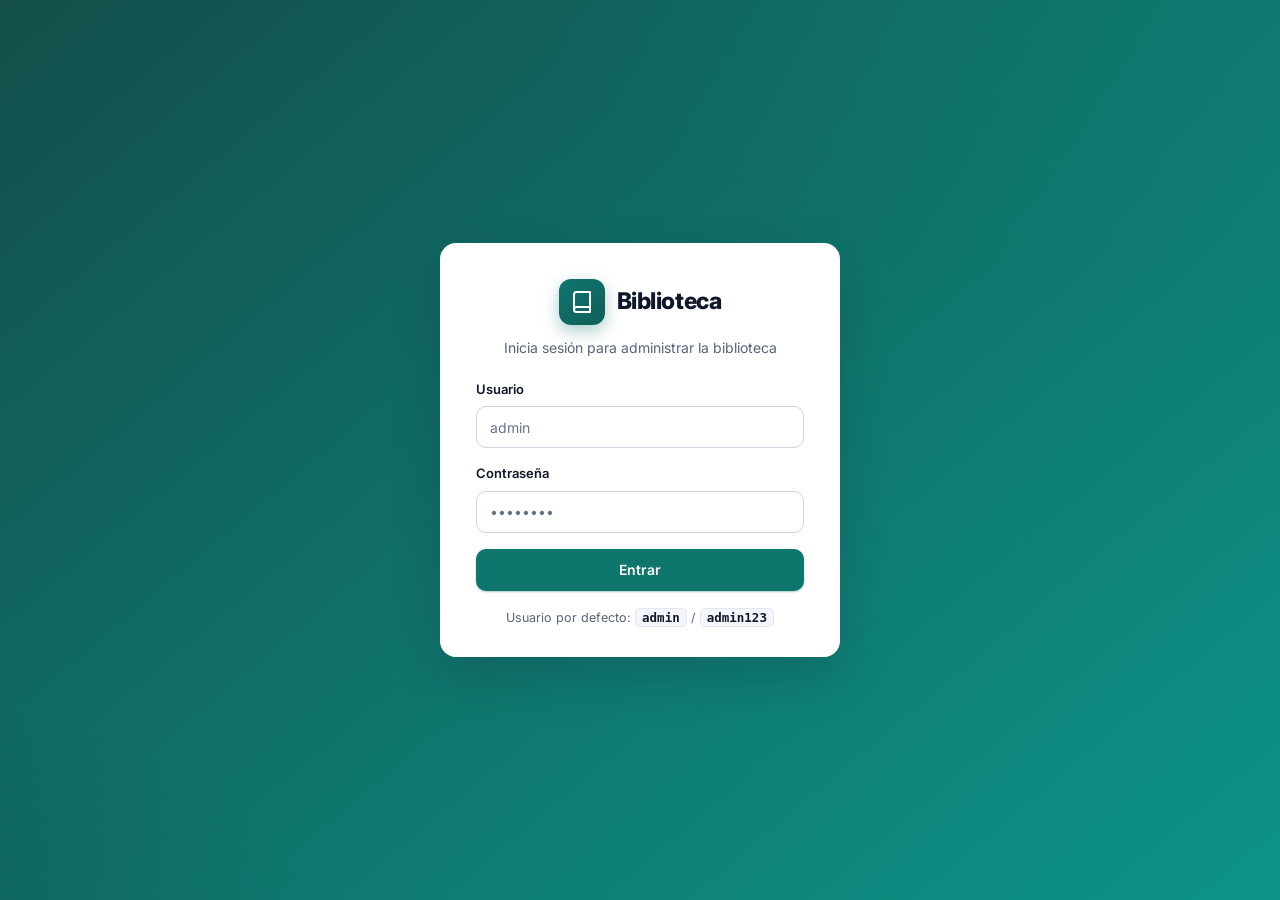
==== frontend/panel.html @ afcfcbe7 "Primer commit" ====
<!DOCTYPE html>
<html lang="es">
<head>
    <meta charset="UTF-8">
    <meta name="viewport" content="width=device-width, initial-scale=1.0">
    <title>Panel de administración - Biblioteca</title>
    <link rel="icon" href="data:image/svg+xml,%3Csvg xmlns='http://www.w3.org/2000/svg' viewBox='0 0 100 100'%3E%3Ctext y='.9em' font-size='90'%3E%F0%9F%93%9A%3C/text%3E%3C/svg%3E">
    <link rel="stylesheet" href="css/estilos.css">
</head>
<body>
    <a class="skip-link" href="#contenido">Saltar al contenido</a>
    <header class="barra-superior">
        <div class="marca">
            <div class="logo" aria-hidden="true">
                <svg width="18" height="18" viewBox="0 0 24 24" fill="none" stroke="currentColor" stroke-width="2.2" stroke-linecap="round" stroke-linejoin="round">
                    <path d="M4 19.5A2.5 2.5 0 0 1 6.5 17H20"/>
                    <path d="M6.5 2H20v20H6.5A2.5 2.5 0 0 1 4 19.5v-15A2.5 2.5 0 0 1 6.5 2z"/>
                </svg>
            </div>
            <div>
                Biblioteca
                <small>Panel de administración</small>
            </div>
        </div>

        <div class="usuario-barra">
            <div class="usuario-info">
                <div class="avatar" id="usuario-inicial" aria-hidden="true">?</div>
                <div>
                    <div class="nombre" id="usuario-nombre">...</div>
                    <span class="rol" id="usuario-rol">...</span>
                </div>
            </div>
            <button class="boton boton-secundario boton-mini" id="btn-cerrar-sesion" aria-label="Cerrar sesión">
                <svg width="15" height="15" viewBox="0 0 24 24" fill="none" stroke="currentColor" stroke-width="2" stroke-linecap="round" stroke-linejoin="round">
                    <path d="M9 21H5a2 2 0 0 1-2-2V5a2 2 0 0 1 2-2h4"/>
                    <polyline points="16 17 21 12 16 7"/>
                    <line x1="21" y1="12" x2="9" y2="12"/>
                </svg>
                <span>Cerrar sesión</span>
            </button>
        </div>
    </header>

    <div class="distribucion">
        <nav class="menu-lateral" aria-label="Secciones">
            <p class="menu-titulo">Menú</p>
            <button class="item-menu activo" data-seccion="usuarios" aria-current="true">
                <svg width="17" height="17" viewBox="0 0 24 24" fill="none" stroke="currentColor" stroke-width="2" stroke-linecap="round" stroke-linejoin="round">
                    <path d="M17 21v-2a4 4 0 0 0-4-4H5a4 4 0 0 0-4 4v2"/>
                    <circle cx="9" cy="7" r="4"/>
                    <path d="M23 21v-2a4 4 0 0 0-3-3.87"/>
                    <path d="M16 3.13a4 4 0 0 1 0 7.75"/>
                </svg>
                <span>Usuarios</span>
            </button>
            <button class="item-menu" data-seccion="libros">
                <svg width="17" height="17" viewBox="0 0 24 24" fill="none" stroke="currentColor" stroke-width="2" stroke-linecap="round" stroke-linejoin="round">
                    <path d="M2 3h6a4 4 0 0 1 4 4v14a3 3 0 0 0-3-3H2z"/>
                    <path d="M22 3h-6a4 4 0 0 0-4 4v14a3 3 0 0 1 3-3h7z"/>
                </svg>
                <span>Libros</span>
            </button>
            <button class="item-menu" data-seccion="prestamos">
                <svg width="17" height="17" viewBox="0 0 24 24" fill="none" stroke="currentColor" stroke-width="2" stroke-linecap="round" stroke-linejoin="round">
                    <polyline points="17 1 21 5 17 9"/>
                    <path d="M3 11V9a4 4 0 0 1 4-4h14"/>
                    <polyline points="7 23 3 19 7 15"/>
                    <path d="M21 13v2a4 4 0 0 1-4 4H3"/>
                </svg>
                <span>Préstamos</span>
            </button>
        </nav>

        <main class="contenido" id="contenido">
            <!-- ============ USUARIOS ============ -->
            <section id="seccion-usuarios" class="seccion activa">
                <div class="cabecera">
                    <div class="cabecera-texto">
                        <h2>Gestión de Usuarios</h2>
                        <p>Administra las cuentas de acceso al sistema.</p>
                    </div>
                    <button class="boton boton-primario" onclick="abrirModalUsuario()">
                        <svg width="16" height="16" viewBox="0 0 24 24" fill="none" stroke="currentColor" stroke-width="2.4" stroke-linecap="round" stroke-linejoin="round">
                            <line x1="12" y1="5" x2="12" y2="19"/>
                            <line x1="5" y1="12" x2="19" y2="12"/>
                        </svg>
                        <span>Nuevo usuario</span>
                    </button>
                </div>
                <div class="contenedor-tabla">
                    <table class="tabla">
                        <thead>
                            <tr>
                                <th>ID</th><th>Usuario</th><th>Nombre</th><th>Email</th>
                                <th>Rol</th><th>Estado</th><th>Acciones</th>
                            </tr>
                        </thead>
                        <tbody id="tabla-usuarios"></tbody>
                    </table>
                    <div class="aviso-vacio" id="vacio-usuarios" style="display:none">
                        <div class="vacio-icono" aria-hidden="true">
                            <svg width="26" height="26" viewBox="0 0 24 24" fill="none" stroke="currentColor" stroke-width="2" stroke-linecap="round" stroke-linejoin="round">
                                <path d="M17 21v-2a4 4 0 0 0-4-4H5a4 4 0 0 0-4 4v2"/>
                                <circle cx="9" cy="7" r="4"/>
                                <path d="M23 21v-2a4 4 0 0 0-3-3.87"/>
                                <path d="M16 3.13a4 4 0 0 1 0 7.75"/>
                            </svg>
                        </div>
                        <h4>Aún no hay usuarios</h4>
                        <p>Comienza creando el primer usuario del sistema.</p>
                        <button class="boton boton-primario boton-mini" onclick="abrirModalUsuario()">
                            <svg width="15" height="15" viewBox="0 0 24 24" fill="none" stroke="currentColor" stroke-width="2.4" stroke-linecap="round" stroke-linejoin="round">
                                <line x1="12" y1="5" x2="12" y2="19"/><line x1="5" y1="12" x2="19" y2="12"/>
                            </svg>
                            <span>Nuevo usuario</span>
                        </button>
                    </div>
                </div>
            </section>

            <!-- ============ LIBROS ============ -->
            <section id="seccion-libros" class="seccion">
                <div class="cabecera">
                    <div class="cabecera-texto">
                        <h2>Gestión de Libros</h2>
                        <p>Registra y controla el catálogo de la biblioteca.</p>
                    </div>
                    <button class="boton boton-primario" onclick="abrirModalLibro()">
                        <svg width="16" height="16" viewBox="0 0 24 24" fill="none" stroke="currentColor" stroke-width="2.4" stroke-linecap="round" stroke-linejoin="round">
                            <line x1="12" y1="5" x2="12" y2="19"/>
                            <line x1="5" y1="12" x2="19" y2="12"/>
                        </svg>
                        <span>Nuevo libro</span>
                    </button>
                </div>
                <div class="contenedor-tabla">
                    <table class="tabla">
                        <thead>
                            <tr>
                                <th>ID</th><th>Título</th><th>Autor</th><th>ISBN</th>
                                <th>Categoría</th><th>Año</th><th>Cantidad</th><th>Disponibles</th><th>Acciones</th>
                            </tr>
                        </thead>
                        <tbody id="tabla-libros"></tbody>
                    </table>
                    <div class="aviso-vacio" id="vacio-libros" style="display:none">
                        <div class="vacio-icono" aria-hidden="true">
                            <svg width="26" height="26" viewBox="0 0 24 24" fill="none" stroke="currentColor" stroke-width="2" stroke-linecap="round" stroke-linejoin="round">
                                <path d="M2 3h6a4 4 0 0 1 4 4v14a3 3 0 0 0-3-3H2z"/>
                                <path d="M22 3h-6a4 4 0 0 0-4 4v14a3 3 0 0 1 3-3h7z"/>
                            </svg>
                        </div>
                        <h4>Aún no hay libros</h4>
                        <p>El catálogo está vacío. Agrega el primer libro disponible.</p>
                        <button class="boton boton-primario boton-mini" onclick="abrirModalLibro()">
                            <svg width="15" height="15" viewBox="0 0 24 24" fill="none" stroke="currentColor" stroke-width="2.4" stroke-linecap="round" stroke-linejoin="round">
                                <line x1="12" y1="5" x2="12" y2="19"/><line x1="5" y1="12" x2="19" y2="12"/>
                            </svg>
                            <span>Nuevo libro</span>
                        </button>
                    </div>
                </div>
            </section>

            <!-- ============ PRÉSTAMOS ============ -->
            <section id="seccion-prestamos" class="seccion">
                <div class="cabecera">
                    <div class="cabecera-texto">
                        <h2>Gestión de Préstamos</h2>
                        <p>Administra los préstamos y devoluciones.</p>
                    </div>
                    <button class="boton boton-primario" onclick="abrirModalPrestamo()">
                        <svg width="16" height="16" viewBox="0 0 24 24" fill="none" stroke="currentColor" stroke-width="2.4" stroke-linecap="round" stroke-linejoin="round">
                            <line x1="12" y1="5" x2="12" y2="19"/>
                            <line x1="5" y1="12" x2="19" y2="12"/>
                        </svg>
                        <span>Nuevo préstamo</span>
                    </button>
                </div>
                <div class="contenedor-tabla">
                    <table class="tabla">
                        <thead>
                            <tr>
                                <th>ID</th><th>Usuario</th><th>Libro</th><th>Préstamo</th>
                                <th>Límite</th><th>Devolución</th><th>Estado</th><th>Acciones</th>
                            </tr>
                        </thead>
                        <tbody id="tabla-prestamos"></tbody>
                    </table>
                    <div class="aviso-vacio" id="vacio-prestamos" style="display:none">
                        <div class="vacio-icono" aria-hidden="true">
                            <svg width="26" height="26" viewBox="0 0 24 24" fill="none" stroke="currentColor" stroke-width="2" stroke-linecap="round" stroke-linejoin="round">
                                <polyline points="17 1 21 5 17 9"/>
                                <path d="M3 11V9a4 4 0 0 1 4-4h14"/>
                                <polyline points="7 23 3 19 7 15"/>
                                <path d="M21 13v2a4 4 0 0 1-4 4H3"/>
                            </svg>
                        </div>
                        <h4>Aún no hay préstamos</h4>
                        <p>Registra el primer préstamo de un libro a un usuario.</p>
                        <button class="boton boton-primario boton-mini" onclick="abrirModalPrestamo()">
                            <svg width="15" height="15" viewBox="0 0 24 24" fill="none" stroke="currentColor" stroke-width="2.4" stroke-linecap="round" stroke-linejoin="round">
                                <line x1="12" y1="5" x2="12" y2="19"/><line x1="5" y1="12" x2="19" y2="12"/>
                            </svg>
                            <span>Nuevo préstamo</span>
                        </button>
                    </div>
                </div>
            </section>
        </main>
    </div>

    <!-- ============ MODAL USUARIO ============ -->
    <div class="modal" id="modal-usuario" role="dialog" aria-modal="true" aria-labelledby="titulo-modal-usuario">
        <div class="modal-caja">
            <div class="modal-cabecera">
                <div class="modal-titulo">
                    <span class="icono" aria-hidden="true">
                        <svg width="17" height="17" viewBox="0 0 24 24" fill="none" stroke="currentColor" stroke-width="2" stroke-linecap="round" stroke-linejoin="round">
                            <path d="M17 21v-2a4 4 0 0 0-4-4H5a4 4 0 0 0-4 4v2"/>
                            <circle cx="9" cy="7" r="4"/>
                            <path d="M23 21v-2a4 4 0 0 0-3-3.87"/>
                            <path d="M16 3.13a4 4 0 0 1 0 7.75"/>
                        </svg>
                    </span>
                    <h3 id="titulo-modal-usuario">Nuevo usuario</h3>
                </div>
                <button class="cerrar-modal" type="button" aria-label="Cerrar" onclick="cerrarModal('modal-usuario')">
                    <svg width="16" height="16" viewBox="0 0 24 24" fill="none" stroke="currentColor" stroke-width="2.4" stroke-linecap="round" stroke-linejoin="round">
                        <line x1="18" y1="6" x2="6" y2="18"/>
                        <line x1="6" y1="6" x2="18" y2="18"/>
                    </svg>
                </button>
            </div>
            <form id="form-usuario">
                <div class="modal-cuerpo">
                    <input type="hidden" id="usuario-id">
                    <div class="fila-campos">
                        <div class="campo">
                            <label for="usuario-username">Usuario *</label>
                            <input type="text" id="usuario-username" required autocomplete="off">
                        </div>
                        <div class="campo">
                            <label for="usuario-password">Contraseña</label>
                            <input type="password" id="usuario-password" placeholder="••••••••" autocomplete="new-password">
                        </div>
                        <div class="campo">
                            <label for="usuario-nombre">Nombre *</label>
                            <input type="text" id="usuario-nombre" required autocomplete="off">
                        </div>
                        <div class="campo">
                            <label for="usuario-apellido">Apellido</label>
                            <input type="text" id="usuario-apellido" autocomplete="off">
                        </div>
                        <div class="campo">
                            <label for="usuario-email">Email *</label>
                            <input type="email" id="usuario-email" required autocomplete="off">
                        </div>
                        <div class="campo">
                            <label for="usuario-rol">Rol</label>
                            <select id="usuario-rol">
                                <option value="USUARIO">USUARIO</option>
                                <option value="ADMIN">ADMIN</option>
                            </select>
                        </div>
                    </div>
                    <div class="campo">
                        <label for="usuario-activo">Estado</label>
                        <select id="usuario-activo">
                            <option value="true">Activo</option>
                            <option value="false">Inactivo</option>
                        </select>
                    </div>
                    <p class="nota" id="nota-usuario-password"></p>
                </div>
                <div class="modal-pie">
                    <button type="button" class="boton boton-secundario" onclick="cerrarModal('modal-usuario')">Cancelar</button>
                    <button type="submit" class="boton boton-primario">Guardar</button>
                </div>
            </form>
        </div>
    </div>

    <!-- ============ MODAL LIBRO ============ -->
    <div class="modal" id="modal-libro" role="dialog" aria-modal="true" aria-labelledby="titulo-modal-libro">
        <div class="modal-caja">
            <div class="modal-cabecera">
                <div class="modal-titulo">
                    <span class="icono" aria-hidden="true">
                        <svg width="17" height="17" viewBox="0 0 24 24" fill="none" stroke="currentColor" stroke-width="2" stroke-linecap="round" stroke-linejoin="round">
                            <path d="M2 3h6a4 4 0 0 1 4 4v14a3 3 0 0 0-3-3H2z"/>
                            <path d="M22 3h-6a4 4 0 0 0-4 4v14a3 3 0 0 1 3-3h7z"/>
                        </svg>
                    </span>
                    <h3 id="titulo-modal-libro">Nuevo libro</h3>
                </div>
                <button class="cerrar-modal" type="button" aria-label="Cerrar" onclick="cerrarModal('modal-libro')">
                    <svg width="16" height="16" viewBox="0 0 24 24" fill="none" stroke="currentColor" stroke-width="2.4" stroke-linecap="round" stroke-linejoin="round">
                        <line x1="18" y1="6" x2="6" y2="18"/>
                        <line x1="6" y1="6" x2="18" y2="18"/>
                    </svg>
                </button>
            </div>
            <form id="form-libro">
                <div class="modal-cuerpo">
                    <input type="hidden" id="libro-id">
                    <div class="fila-campos">
                        <div class="campo">
                            <label for="libro-titulo">Título *</label>
                            <input type="text" id="libro-titulo" required autocomplete="off">
                        </div>
                        <div class="campo">
                            <label for="libro-autor">Autor *</label>
                            <input type="text" id="libro-autor" required autocomplete="off">
                        </div>
                        <div class="campo">
                            <label for="libro-isbn">ISBN</label>
                            <input type="text" id="libro-isbn" autocomplete="off">
                        </div>
                        <div class="campo">
                            <label for="libro-categoria">Categoría</label>
                            <input type="text" id="libro-categoria" autocomplete="off">
                        </div>
                        <div class="campo">
                            <label for="libro-anio">Año de publicación</label>
                            <input type="number" id="libro-anio" min="0" max="2100">
                        </div>
                        <div class="campo">
                            <label for="libro-cantidad">Cantidad *</label>
                            <input type="number" id="libro-cantidad" min="1" value="1" required>
                        </div>
                    </div>
                    <p class="nota">Al cambiar la cantidad, los ejemplares disponibles se ajustan automáticamente.</p>
                </div>
                <div class="modal-pie">
                    <button type="button" class="boton boton-secundario" onclick="cerrarModal('modal-libro')">Cancelar</button>
                    <button type="submit" class="boton boton-primario">Guardar</button>
                </div>
            </form>
        </div>
    </div>

    <!-- ============ MODAL PRÉSTAMO ============ -->
    <div class="modal" id="modal-prestamo" role="dialog" aria-modal="true" aria-labelledby="titulo-modal-prestamo">
        <div class="modal-caja">
            <div class="modal-cabecera">
                <div class="modal-titulo">
                    <span class="icono" aria-hidden="true">
                        <svg width="17" height="17" viewBox="0 0 24 24" fill="none" stroke="currentColor" stroke-width="2" stroke-linecap="round" stroke-linejoin="round">
                            <polyline points="17 1 21 5 17 9"/>
                            <path d="M3 11V9a4 4 0 0 1 4-4h14"/>
                            <polyline points="7 23 3 19 7 15"/>
                            <path d="M21 13v2a4 4 0 0 1-4 4H3"/>
                        </svg>
                    </span>
                    <h3 id="titulo-modal-prestamo">Nuevo préstamo</h3>
                </div>
                <button class="cerrar-modal" type="button" aria-label="Cerrar" onclick="cerrarModal('modal-prestamo')">
                    <svg width="16" height="16" viewBox="0 0 24 24" fill="none" stroke="currentColor" stroke-width="2.4" stroke-linecap="round" stroke-linejoin="round">
                        <line x1="18" y1="6" x2="6" y2="18"/>
                        <line x1="6" y1="6" x2="18" y2="18"/>
                    </svg>
                </button>
            </div>
            <form id="form-prestamo">
                <div class="modal-cuerpo">
                    <input type="hidden" id="prestamo-id">
                    <div class="campo">
                        <label for="prestamo-usuario">Usuario *</label>
                        <select id="prestamo-usuario" required></select>
                    </div>
                    <div class="campo">
                        <label for="prestamo-libro">Libro *</label>
                        <select id="prestamo-libro" required></select>
                    </div>
                    <div class="fila-campos">
                        <div class="campo">
                            <label for="prestamo-fecha">Fecha de préstamo</label>
                            <input type="date" id="prestamo-fecha">
                        </div>
                        <div class="campo">
                            <label for="prestamo-limite">Fecha límite *</label>
                            <input type="date" id="prestamo-limite" required>
                        </div>
                    </div>
                    <div class="campo" id="campo-estado">
                        <label for="prestamo-estado">Estado</label>
                        <select id="prestamo-estado">
                            <option value="PENDIENTE">PENDIENTE</option>
                            <option value="DEVUELTO">DEVUELTO</option>
                        </select>
                    </div>
                </div>
                <div class="modal-pie">
                    <button type="button" class="boton boton-secundario" onclick="cerrarModal('modal-prestamo')">Cancelar</button>
                    <button type="submit" class="boton boton-primario">Guardar</button>
                </div>
            </form>
        </div>
    </div>

    <div class="toast-cont" id="toast-cont"></div>

    <script src="config.js"></script>
    <script src="js/api.js"></script>
    <script src="js/panel.js"></script>
    <script src="js/usuarios.js"></script>
    <script src="js/libros.js"></script>
    <script src="js/prestamos.js"></script>
</body>
</html>
---- frontend/css/estilos.css ----
/* ==========================================================================
   Gestion de Biblioteca - Design System
   HTML + CSS + JS puro. Sin frameworks.
   ========================================================================== */

@import url('https://fonts.googleapis.com/css2?family=Inter:wght@400;500;600;700;800&display=swap');

:root {
  /* Paleta */
  --fondo: #f4f6fb;
  --superficie: #ffffff;
  --primario: #0f766e;
  --primario-hover: #0d9488;
  --primario-oscuro: #115e59;
  --primario-suave: #f0fdfa;
  --texto: #0f172a;
  --texto-suave: #55637a;
  --texto-tenue: #8b98ad;
  --borde: #e3e8f0;
  --borde-fuerte: #ccd4e1;

  --rojo: #dc2626;
  --rojo-oscuro: #b91c1c;
  --rojo-suave: #fef2f2;
  --verde: #15803d;
  --verde-suave: #f0fdf4;
  --verde-borde: #bbf7d0;
  --ambar: #b45309;
  --ambar-suave: #fffbeb;
  --ambar-borde: #fde68a;
  --indigo: #4f46e5;
  --indigo-suave: #eef2ff;

  /* Radios */
  --radio-sm: 8px;
  --radio: 12px;
  --radio-lg: 16px;

  /* Sombras */
  --sombra-1: 0 1px 2px rgba(15, 23, 42, 0.06);
  --sombra-2: 0 4px 16px rgba(15, 23, 42, 0.08);
  --sombra-3: 0 20px 50px rgba(15, 23, 42, 0.18);

  /* Focus ring accesible */
  --foco: 0 0 0 3px rgba(15, 118, 110, 0.28);

  /* Tipografia */
  --fuente: 'Inter', 'Segoe UI', system-ui, -apple-system, sans-serif;
}

* {
  margin: 0;
  padding: 0;
  box-sizing: border-box;
}

html {
  -webkit-text-size-adjust: 100%;
}

body {
  font-family: var(--fuente);
  background: var(--fondo);
  color: var(--texto);
  font-size: 15px;
  line-height: 1.5;
  min-height: 100vh;
}

body.sin-scroll {
  overflow: hidden;
}

img,
svg {
  display: inline-block;
  vertical-align: middle;
}

h1, h2, h3, h4 {
  line-height: 1.25;
  font-weight: 700;
  color: var(--texto);
}

/* ==========================================================================
   Focus visible consistente y accesible
   ========================================================================== */
:focus {
  outline: none;
}

:focus-visible {
  outline: none;
  box-shadow: var(--foco);
  border-radius: var(--radio-sm);
}

/* ==========================================================================
   Botones
   ========================================================================== */
.boton {
  display: inline-flex;
  align-items: center;
  justify-content: center;
  gap: 8px;
  border: 1px solid transparent;
  padding: 0 18px;
  height: 42px;
  border-radius: 10px;
  font-family: var(--fuente);
  font-size: 14px;
  font-weight: 600;
  cursor: pointer;
  white-space: nowrap;
  transition: background-color 0.15s ease, border-color 0.15s ease,
    color 0.15s ease, box-shadow 0.15s ease, transform 0.1s ease;
}

.boton svg {
  flex: 0 0 auto;
}

.boton:hover {
  transform: translateY(-1px);
}

.boton:active {
  transform: translateY(0);
}

.boton:disabled {
  opacity: 0.55;
  cursor: not-allowed;
  transform: none;
  box-shadow: none;
}

.boton-primario {
  background: var(--primario);
  color: #fff;
  box-shadow: 0 1px 2px rgba(15, 118, 110, 0.4);
}

.boton-primario:hover:not(:disabled) {
  background: var(--primario-hover);
}

.boton-primario:active:not(:disabled) {
  background: var(--primario-oscuro);
}

.boton-secundario {
  background: var(--superficie);
  color: var(--texto);
  border-color: var(--borde-fuerte);
}

.boton-secundario:hover:not(:disabled) {
  background: var(--fondo);
}

.boton-peligro {
  background: var(--rojo);
  color: #fff;
}

.boton-peligro:hover:not(:disabled) {
  background: var(--rojo-oscuro);
}

.boton-ghost {
  background: transparent;
  color: var(--texto-suave);
}

.boton-ghost:hover:not(:disabled) {
  background: var(--fondo);
  color: var(--texto);
}

.boton-mini {
  min-height: 40px;
  padding: 0 12px;
  font-size: 13px;
  border-radius: 8px;
}

.boton-ancho {
  width: 100%;
}

/* Spinner dentro de botones */
.cargando .icono-spin,
.boton .icono-spin {
  animation: girar 0.8s linear infinite;
}

@keyframes girar {
  to {
    transform: rotate(360deg);
  }
}

/* ==========================================================================
   LOGIN
   ========================================================================== */
.login-fondo {
  position: relative;
  display: flex;
  align-items: center;
  justify-content: center;
  min-height: 100vh;
  padding: 24px;
  background:
    radial-gradient(1000px 600px at 85% -10%, rgba(13, 148, 136, 0.18), transparent 60%),
    radial-gradient(800px 500px at -10% 110%, rgba(15, 23, 42, 0.16), transparent 60%),
    linear-gradient(140deg, #134e4a 0%, #0f766e 55%, #0d9488 100%);
}

.login-tarjeta {
  width: 100%;
  max-width: 400px;
  background: var(--superficie);
  border-radius: var(--radio-lg);
  padding: 36px 36px 30px;
  box-shadow: var(--sombra-3);
  position: relative;
}

.login-marca {
  display: flex;
  align-items: center;
  justify-content: center;
  gap: 12px;
  margin-bottom: 22px;
}

.login-logo {
  width: 46px;
  height: 46px;
  border-radius: 12px;
  background: linear-gradient(140deg, var(--primario), var(--primario-oscuro));
  display: flex;
  align-items: center;
  justify-content: center;
  color: #fff;
  box-shadow: 0 6px 16px rgba(15, 118, 110, 0.35);
}

.login-titulo {
  font-size: 23px;
  font-weight: 800;
  letter-spacing: -0.02em;
}

.login-subtitulo {
  text-align: center;
  color: var(--texto-suave);
  font-size: 14px;
  margin-top: -10px;
  margin-bottom: 22px;
}

/* Alerta de error */
.alerta {
  display: flex;
  align-items: flex-start;
  gap: 10px;
  background: var(--rojo-suave);
  border: 1px solid #fecaca;
  color: var(--rojo-oscuro);
  font-size: 13.5px;
  font-weight: 500;
  border-radius: var(--radio-sm);
  padding: 11px 13px;
  margin-bottom: 16px;
}

.alerta svg {
  flex: 0 0 auto;
  margin-top: 1px;
}

.alerta:empty {
  display: none;
}

.nota-creditos {
  margin-top: 18px;
  font-size: 12.5px;
  color: var(--texto-suave);
  text-align: center;
}

.nota-creditos code {
  background: var(--fondo);
  border: 1px solid var(--borde);
  border-radius: 5px;
  padding: 1px 6px;
  font-weight: 600;
  color: var(--texto);
}

/* ==========================================================================
   Campos de formulario
   ========================================================================== */
.campo {
  margin-bottom: 16px;
}

.campo label {
  display: flex;
  align-items: center;
  gap: 6px;
  font-size: 13px;
  font-weight: 600;
  color: var(--texto);
  margin-bottom: 7px;
}

.campo input,
.campo select,
.campo textarea {
  width: 100%;
  height: 42px;
  padding: 0 13px;
  border: 1px solid var(--borde-fuerte);
  border-radius: 10px;
  background: var(--superficie);
  font-family: var(--fuente);
  font-size: 14px;
  color: var(--texto);
  transition: border-color 0.15s ease, box-shadow 0.15s ease, background-color 0.15s ease;
}

.campo select {
  appearance: none;
  background-image: url("data:image/svg+xml;charset=UTF-8,%3Csvg xmlns='http://www.w3.org/2000/svg' width='16' height='16' viewBox='0 0 24 24' fill='none' stroke='%2355637a' stroke-width='2.4' stroke-linecap='round' stroke-linejoin='round'%3E%3Cpolyline points='6 9 12 15 18 9'/%3E%3C/svg%3E");
  background-repeat: no-repeat;
  background-position: right 12px center;
  padding-right: 38px;
}

.campo input::placeholder {
  color: #64748b;
}

.campo input:hover:not(:disabled),
.campo select:hover:not(:disabled) {
  border-color: #a6b1c4;
}

.campo input:focus,
.campo select:focus {
  border-color: var(--primario);
  box-shadow: var(--foco);
}

.campo input:disabled,
.campo select:disabled {
  background: var(--fondo);
  color: var(--texto-suave);
  cursor: not-allowed;
}

.campo.entrada-error input,
.campo.entrada-error select {
  border-color: var(--rojo);
}

.campo.entrada-error input:focus,
.campo.entrada-error select:focus {
  box-shadow: 0 0 0 3px rgba(220, 38, 38, 0.18);
}

.ayuda {
  font-size: 12.5px;
  color: var(--texto-suave);
  margin-top: 6px;
}

.nota {
  font-size: 12.5px;
  color: var(--texto-suave);
  background: var(--fondo);
  border: 1px dashed var(--borde-fuerte);
  border-radius: var(--radio-sm);
  padding: 9px 12px;
  margin-bottom: 4px;
}

.mensaje-error {
  color: var(--rojo);
  font-size: 13px;
  margin-top: 4px;
  min-height: 18px;
  text-align: center;
}

/* ==========================================================================
   PANEL - Estructura
   ========================================================================== */
.barra-superior {
  position: sticky;
  top: 0;
  z-index: 40;
  display: flex;
  align-items: center;
  justify-content: space-between;
  height: 64px;
  padding: 0 24px;
  background: rgba(255, 255, 255, 0.92);
  backdrop-filter: blur(8px);
  border-bottom: 1px solid var(--borde);
}

.marca {
  display: flex;
  align-items: center;
  gap: 11px;
  font-size: 17px;
  font-weight: 800;
  letter-spacing: -0.02em;
  color: var(--texto);
}

.marca .logo {
  width: 34px;
  height: 34px;
  border-radius: 9px;
  background: linear-gradient(140deg, var(--primario), var(--primario-oscuro));
  display: flex;
  align-items: center;
  justify-content: center;
  color: #fff;
  box-shadow: 0 4px 10px rgba(15, 118, 110, 0.3);
}

.marca .logo span {
  font-size: 16px;
  font-weight: 800;
}

.marca small {
  display: block;
  font-size: 11.5px;
  font-weight: 500;
  color: var(--texto-suave);
  letter-spacing: 0;
  margin-top: 1px;
}

.usuario-barra {
  display: flex;
  align-items: center;
  gap: 14px;
}

.usuario-info {
  display: flex;
  align-items: center;
  gap: 10px;
}

.usuario-info .avatar {
  width: 34px;
  height: 34px;
  border-radius: 50%;
  background: var(--primario-suave);
  border: 1px solid var(--verde-borde);
  color: var(--primario-oscuro);
  display: flex;
  align-items: center;
  justify-content: center;
  font-weight: 700;
  font-size: 14px;
}

.usuario-info .nombre {
  font-size: 14px;
  font-weight: 600;
  line-height: 1.15;
}

.usuario-info .rol {
  display: inline-block;
  font-size: 10.5px;
  font-weight: 700;
  text-transform: uppercase;
  letter-spacing: 0.4px;
  color: var(--primario-oscuro);
  background: var(--primario-suave);
  border: 1px solid var(--verde-borde);
  padding: 2px 8px;
  border-radius: 20px;
}

.distribucion {
  display: flex;
  min-height: calc(100vh - 64px);
}

/* ==========================================================================
   Menu lateral
   ========================================================================== */
.menu-lateral {
  width: 236px;
  flex: 0 0 236px;
  background: var(--superficie);
  border-right: 1px solid var(--borde);
  padding: 20px 14px;
  display: flex;
  flex-direction: column;
  gap: 4px;
}

.menu-titulo {
  font-size: 11px;
  font-weight: 700;
  text-transform: uppercase;
  letter-spacing: 0.7px;
  color: var(--texto-tenue);
  padding: 0 12px;
  margin-bottom: 8px;
}

.item-menu {
  display: flex;
  align-items: center;
  gap: 12px;
  width: 100%;
  text-align: left;
  padding: 11px 12px;
  border: none;
  background: transparent;
  border-radius: 10px;
  font-family: var(--fuente);
  font-size: 14px;
  font-weight: 600;
  color: var(--texto-suave);
  cursor: pointer;
  position: relative;
  transition: background-color 0.15s ease, color 0.15s ease;
}

.item-menu svg {
  flex: 0 0 auto;
  color: var(--texto-tenue);
  transition: color 0.15s ease;
}

.item-menu:hover {
  background: var(--fondo);
  color: var(--texto);
}

.item-menu:hover svg {
  color: var(--primario);
}

.item-menu.activo {
  background: var(--primario-suave);
  color: var(--primario-oscuro);
}

.item-menu.activo svg {
  color: var(--primario);
}

.item-menu.activo::before {
  content: '';
  position: absolute;
  left: -14px;
  top: 50%;
  transform: translateY(-50%);
  width: 4px;
  height: 26px;
  border-radius: 0 4px 4px 0;
  background: var(--primario);
}

/* ==========================================================================
   Contenido y secciones
   ========================================================================== */
.contenido {
  flex: 1;
  min-width: 0;
  padding: 26px 28px 40px;
}

.seccion {
  display: none;
  flex-direction: column;
  gap: 20px;
  animation: aparicion-seccion 0.25s ease;
}

.seccion.activa {
  display: flex;
}

@keyframes aparicion-seccion {
  from {
    opacity: 0;
    transform: translateY(6px);
  }
  to {
    opacity: 1;
    transform: translateY(0);
  }
}

.cabecera {
  display: flex;
  align-items: flex-end;
  justify-content: space-between;
  gap: 14px;
  flex-wrap: wrap;
}

.cabecera-texto h2 {
  font-size: 21px;
  letter-spacing: -0.02em;
}

.cabecera-texto p {
  font-size: 13.5px;
  color: var(--texto-suave);
  margin-top: 3px;
}

/* ==========================================================================
   Tablas
   ========================================================================== */
.contenedor-tabla {
  background: var(--superficie);
  border: 1px solid var(--borde);
  border-radius: var(--radio);
  box-shadow: var(--sombra-1);
  overflow: auto;
  max-height: calc(100vh - 240px);
}

.tabla {
  width: 100%;
  border-collapse: collapse;
  font-size: 14px;
}

.tabla thead th {
  position: sticky;
  top: 0;
  z-index: 2;
  background: #f8fafc;
  text-align: left;
  padding: 13px 16px;
  font-size: 11.5px;
  font-weight: 700;
  text-transform: uppercase;
  letter-spacing: 0.55px;
  color: var(--texto-suave);
  border-bottom: 1px solid var(--borde);
  white-space: nowrap;
}

.tabla td {
  padding: 12px 16px;
  border-bottom: 1px solid var(--fondo);
  color: var(--texto);
  vertical-align: middle;
}

.tabla tbody tr {
  transition: background-color 0.12s ease;
}

.tabla tbody tr:nth-child(even) {
  background: #fbfcfe;
}

.tabla tbody tr:hover {
  background: #f1f7f6;
}

.tabla tbody tr:last-child td {
  border-bottom: none;
}

.tabla .titulo-celda {
  font-weight: 600;
}

.tabla .secundario {
  color: var(--texto-suave);
  font-size: 13px;
}

.acciones {
  display: flex;
  gap: 7px;
  align-items: center;
  white-space: nowrap;
}

/* Fila de carga */
.cargando-row td {
  text-align: center;
  padding: 40px 16px;
  color: var(--texto-suave);
}

.cargando-fila {
  display: inline-flex;
  align-items: center;
  gap: 10px;
  font-size: 13.5px;
}

.spinner {
  width: 22px;
  height: 22px;
  border: 3px solid var(--borde);
  border-top-color: var(--primario);
  border-radius: 50%;
  animation: girar 0.7s linear infinite;
}

/* ==========================================================================
   Insignias (badges)
   ========================================================================== */
.insignia {
  display: inline-flex;
  align-items: center;
  gap: 6px;
  padding: 3px 10px;
  border-radius: 20px;
  font-size: 11.5px;
  font-weight: 700;
  letter-spacing: 0.2px;
  white-space: nowrap;
}

.insignia::before {
  content: '';
  width: 6px;
  height: 6px;
  border-radius: 50%;
  background: currentColor;
}

.insignia-verde {
  background: var(--verde-suave);
  color: var(--verde);
  border: 1px solid var(--verde-borde);
}

.insignia-roja {
  background: var(--rojo-suave);
  color: var(--rojo-oscuro);
  border: 1px solid #fecaca;
}

.insignia-ambar {
  background: var(--ambar-suave);
  color: var(--ambar);
  border: 1px solid var(--ambar-borde);
}

.insignia-gris {
  background: #eef1f6;
  color: var(--texto-suave);
  border: 1px solid var(--borde);
}

.insignia-indigo {
  background: var(--indigo-suave);
  color: var(--indigo);
  border: 1px solid #c7d2fe;
}

/* ==========================================================================
   Estados VACIO
   ========================================================================== */
.aviso-vacio {
  display: none;
  padding: 52px 24px;
  text-align: center;
}

.aviso-vacio .vacio-icono {
  width: 60px;
  height: 60px;
  margin: 0 auto 16px;
  border-radius: 50%;
  background: var(--fondo);
  display: flex;
  align-items: center;
  justify-content: center;
  color: var(--texto-tenue);
}

.aviso-vacio h4 {
  font-size: 16px;
  margin-bottom: 6px;
}

.aviso-vacio p {
  font-size: 13.5px;
  color: var(--texto-suave);
  max-width: 340px;
  margin: 0 auto 18px;
}

/* ==========================================================================
   MODALES
   ========================================================================== */
.modal {
  display: none;
  position: fixed;
  inset: 0;
  z-index: 100;
  align-items: center;
  justify-content: center;
  padding: 20px;
  background: rgba(15, 23, 42, 0.55);
  backdrop-filter: blur(3px);
}

.modal.abierto {
  display: flex;
}

.modal-caja {
  background: var(--superficie);
  border-radius: 14px;
  width: 100%;
  max-width: 500px;
  max-height: calc(100vh - 40px);
  display: flex;
  flex-direction: column;
  box-shadow: var(--sombra-3);
  animation: aparicion-modal 0.22s cubic-bezier(0.2, 0.9, 0.3, 1.1);
}

@keyframes aparicion-modal {
  from {
    opacity: 0;
    transform: translateY(12px) scale(0.98);
  }
  to {
    opacity: 1;
    transform: translateY(0) scale(1);
  }
}

.modal-cabecera {
  display: flex;
  align-items: center;
  justify-content: space-between;
  gap: 12px;
  padding: 18px 22px;
  border-bottom: 1px solid var(--borde);
}

.modal-titulo {
  display: flex;
  align-items: center;
  gap: 11px;
}

.modal-titulo .icono {
  width: 34px;
  height: 34px;
  border-radius: 9px;
  background: var(--primario-suave);
  color: var(--primario);
  display: flex;
  align-items: center;
  justify-content: center;
}

.modal-cabecera h3 {
  font-size: 16.5px;
}

.modal-cuerpo {
  padding: 22px;
  overflow-y: auto;
}

.modal-pie {
  padding: 14px 22px 20px;
  display: flex;
  justify-content: flex-end;
  gap: 10px;
}

.cerrar-modal {
  width: 34px;
  height: 34px;
  display: flex;
  align-items: center;
  justify-content: center;
  border: none;
  background: transparent;
  border-radius: 8px;
  color: var(--texto-suave);
  cursor: pointer;
  transition: background-color 0.15s ease, color 0.15s ease;
}

.cerrar-modal:hover {
  background: var(--fondo);
  color: var(--texto);
}

.fila-campos {
  display: grid;
  grid-template-columns: 1fr 1fr;
  gap: 14px;
}

/* ==========================================================================
   TOASTS
   ========================================================================== */
.toast-cont {
  position: fixed;
  bottom: 22px;
  right: 22px;
  z-index: 300;
  display: flex;
  flex-direction: column;
  gap: 10px;
  max-width: min(360px, calc(100vw - 32px));
}

.toast {
  display: flex;
  align-items: flex-start;
  gap: 11px;
  padding: 13px 15px;
  border-radius: 11px;
  color: #fff;
  font-size: 13.5px;
  font-weight: 500;
  line-height: 1.4;
  box-shadow: 0 10px 28px rgba(15, 23, 42, 0.22);
  animation: aparicion-toast 0.22s ease;
}

.toast svg {
  flex: 0 0 auto;
  margin-top: 1px;
}

.toast-exito {
  background: var(--verde);
}

.toast-error {
  background: var(--rojo);
}

@keyframes aparicion-toast {
  from {
    opacity: 0;
    transform: translateY(12px);
  }
  to {
    opacity: 1;
    transform: translateY(0);
  }
}

/* ==========================================================================
   RESPONSIVE
   ========================================================================== */
@media (max-width: 992px) {
  .menu-lateral {
    width: 204px;
    flex: 0 0 204px;
  }

  .contenido {
    padding: 20px;
  }
}

@media (max-width: 900px) {
  .distribucion {
    flex-direction: column;
  }

  .menu-lateral {
    width: 100%;
    flex: none;
    flex-direction: row;
    gap: 8px;
    overflow-x: auto;
    padding: 10px 14px;
    border-right: none;
    border-bottom: 1px solid var(--borde);
  }

  .menu-titulo {
    display: none;
  }

  .item-menu {
    flex: 0 0 auto;
    width: auto;
    padding: 9px 14px;
  }

  .item-menu.activo::before {
    display: none;
  }

  .contenido {
    padding: 20px 16px;
  }
}

@media (max-width: 640px) {
  .barra-superior {
    height: 58px;
    padding: 0 14px;
  }

  .marca small {
    display: none;
  }

  .usuario-info .nombre {
    display: none;
  }

  .contenido {
    padding: 16px 14px 32px;
  }

  .cabecera {
    flex-direction: column;
    align-items: stretch;
  }

  .cabecera .boton {
    width: 100%;
  }

  /* Tablas -> tarjetas en pantallas pequenas */
  .contenedor-tabla {
    max-height: none;
    border: none;
    box-shadow: none;
    background: transparent;
    overflow: visible;
  }

  .tabla {
    display: block;
    min-width: 0;
  }

  .tabla thead {
    display: none;
  }

  .tabla tbody {
    display: flex;
    flex-direction: column;
    gap: 12px;
  }

  .tabla tbody tr {
    display: flex;
    flex-direction: column;
    gap: 2px;
    background: var(--superficie);
    border: 1px solid var(--borde);
    border-radius: var(--radio);
    padding: 14px 16px;
    box-shadow: var(--sombra-1);
  }

  .tabla tbody tr:hover {
    background: var(--superficie);
  }

  .tabla td {
    display: flex;
    align-items: center;
    justify-content: space-between;
    gap: 12px;
    padding: 6px 0;
    border: none;
  }

  .tabla td::before {
    content: attr(data-label);
    font-size: 11px;
    font-weight: 700;
    text-transform: uppercase;
    letter-spacing: 0.4px;
    color: var(--texto-tenue);
    flex: 0 0 auto;
  }

  .tabla td.acciones-celda {
    justify-content: flex-start;
    flex-wrap: wrap;
    margin-top: 8px;
    padding-top: 10px;
    border-top: 1px dashed var(--borde);
  }

  .tabla td.acciones-celda::before {
    content: none;
  }

  .acciones {
    width: 100%;
    flex-wrap: wrap;
  }

  .acciones .boton-mini {
    flex: 1 1 auto;
    justify-content: center;
    height: 40px;
  }

  /* Campos en una sola columna */
  .fila-campos {
    grid-template-columns: 1fr;
    gap: 0;
  }

  /* Modales como hoja inferior */
  .modal {
    padding: 0;
    align-items: flex-end;
  }

  .modal-caja {
    max-width: 100%;
    max-height: 92vh;
    border-radius: 16px 16px 0 0;
  }

  .modal-pie {
    padding-bottom: 24px;
  }

  /* Loading row */
  .cargando-fila {
    justify-content: center;
  }

  .login-fondo {
    padding: 16px;
  }

  .login-tarjeta {
    padding: 28px 22px 24px;
  }
}

/* ==========================================================================
   Movimiento reducido
   ========================================================================== */
@media (prefers-reduced-motion: reduce) {
  *,
  *::before,
  *::after {
    animation-duration: 0.01ms !important;
    animation-iteration-count: 1 !important;
    transition-duration: 0.01ms !important;
    scroll-behavior: auto !important;
  }
}

/* ==========================================================================
   Correcciones de la auditoría
   - Anillo de foco visible para botones (declaración final, misma especificidad
     que .boton-* para ganar la cascada y no quedar enmascarado).
   - Skip-link para navegación por teclado.
   - Header compacto en pantallas muy estrechas (sin desborde horizontal).
   ========================================================================== */
:focus-visible {
  box-shadow: var(--foco);
}

.skip-link {
  position: absolute;
  left: 14px;
  top: -100%;
  background: var(--primario);
  color: #fff;
  padding: 10px 16px;
  border-radius: 8px;
  font-size: 14px;
  font-weight: 600;
  z-index: 500;
  transition: top 0.15s ease;
}

.skip-link:focus-visible {
  top: 12px;
}

@media (max-width: 500px) {
  .usuario-info .rol {
    display: none;
  }
}

@media (max-width: 460px) {
  .barra-superior .boton-mini span {
    display: none;
  }

  .barra-superior .boton-mini {
    padding: 0 11px;
  }
}
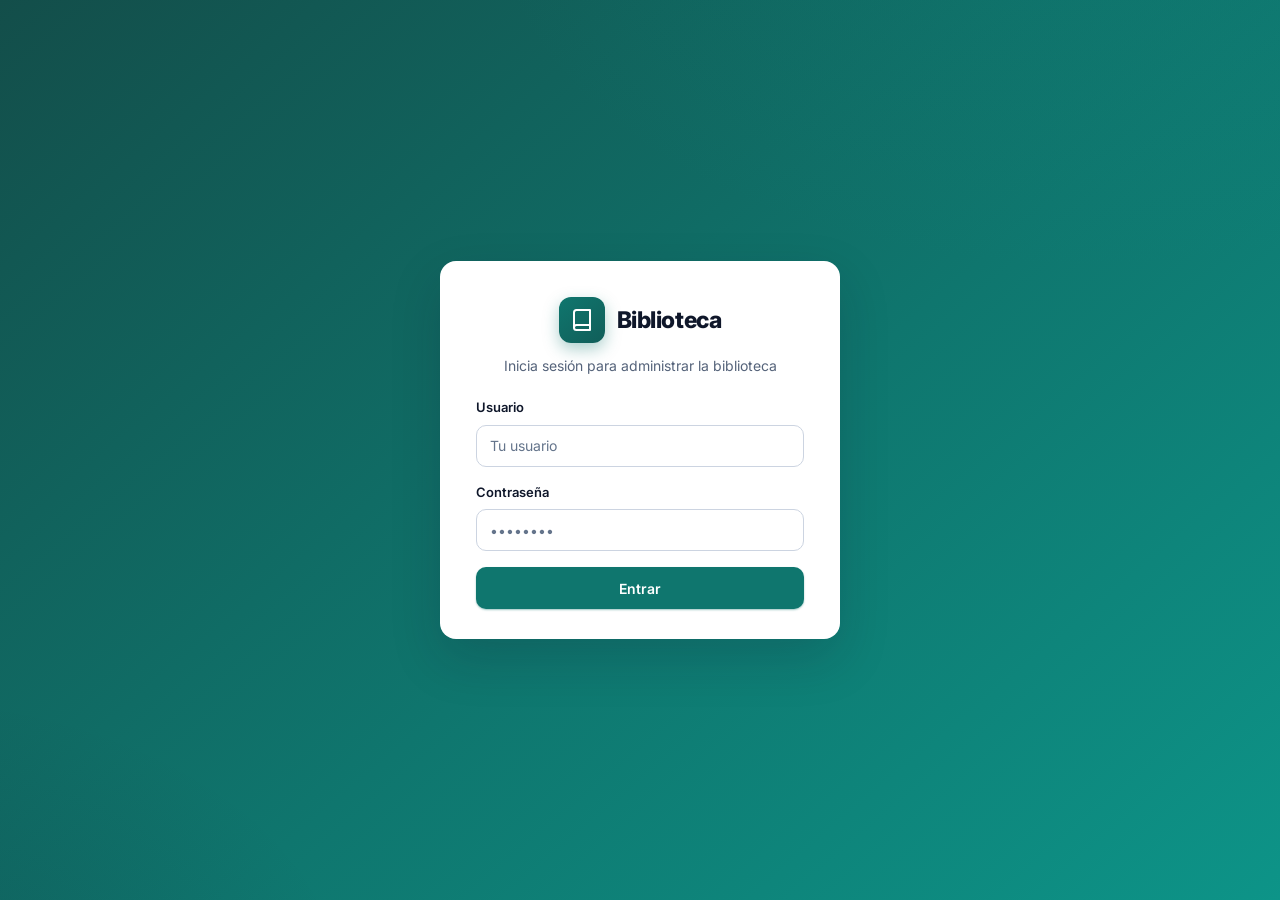
==== commit 8b13761c: "correccion creacion de usuarios" ====
--- a/frontend/panel.html
+++ b/frontend/panel.html
@@ -27,8 +27,8 @@
             <div class="usuario-info">
                 <div class="avatar" id="usuario-inicial" aria-hidden="true">?</div>
                 <div>
-                    <div class="nombre" id="usuario-nombre">...</div>
-                    <span class="rol" id="usuario-rol">...</span>
+                    <div class="nombre" id="sesion-nombre">...</div>
+                    <span class="rol" id="sesion-rol">...</span>
                 </div>
             </div>
             <button class="boton boton-secundario boton-mini" id="btn-cerrar-sesion" aria-label="Cerrar sesión">
--- a/frontend/css/estilos.css
+++ b/frontend/css/estilos.css
@@ -286,22 +286,6 @@
   display: none;
 }
 
-.nota-creditos {
-  margin-top: 18px;
-  font-size: 12.5px;
-  color: var(--texto-suave);
-  text-align: center;
-}
-
-.nota-creditos code {
-  background: var(--fondo);
-  border: 1px solid var(--borde);
-  border-radius: 5px;
-  padding: 1px 6px;
-  font-weight: 600;
-  color: var(--texto);
-}
-
 /* ==========================================================================
    Campos de formulario
    ========================================================================== */
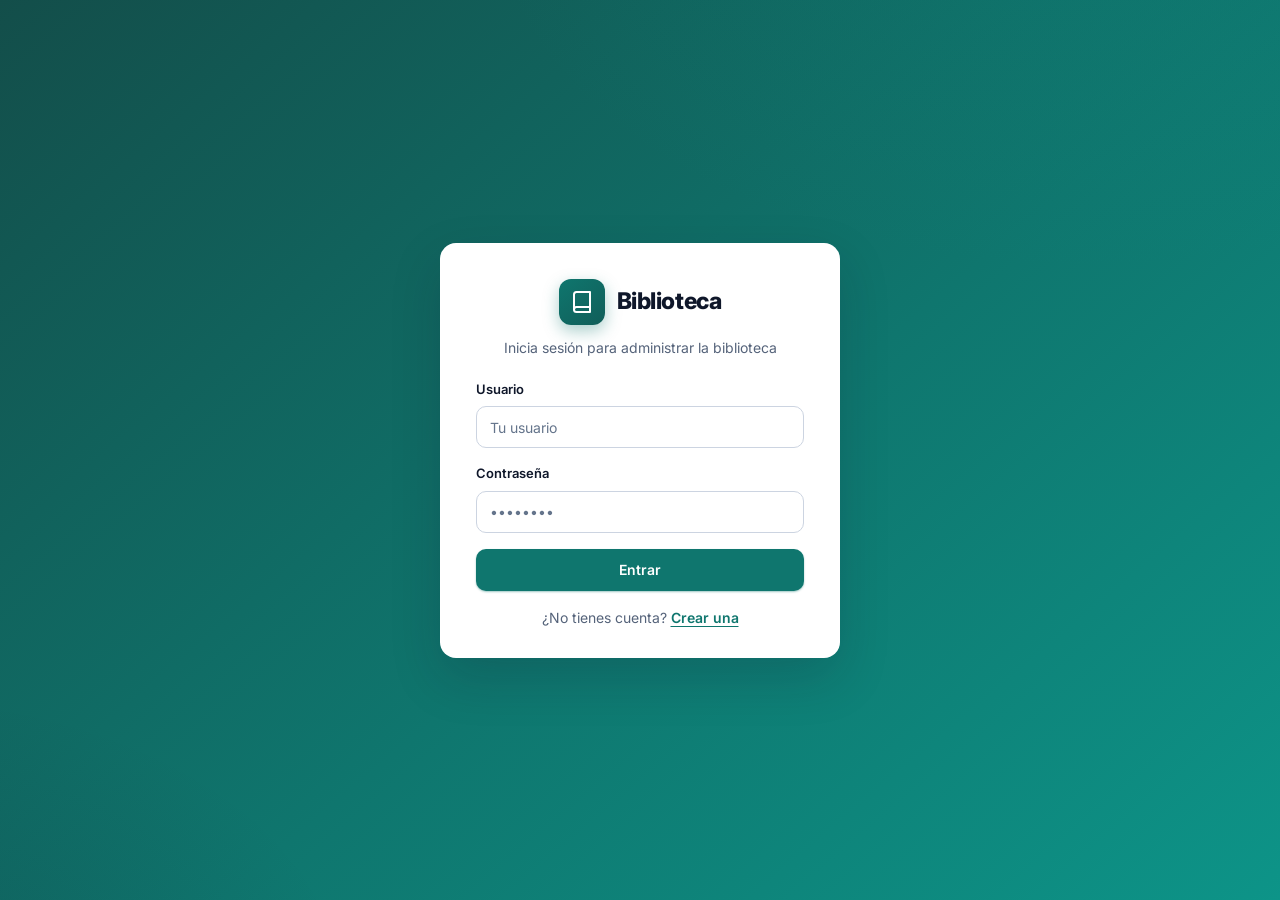
==== commit 0adf85c9: "mejora" ====
--- a/frontend/panel.html
+++ b/frontend/panel.html
@@ -19,7 +19,7 @@
             </div>
             <div>
                 Biblioteca
-                <small>Panel de administración</small>
+                <small>Sistema de gestión</small>
             </div>
         </div>
 
@@ -43,172 +43,694 @@
     </header>
 
     <div class="distribucion">
-        <nav class="menu-lateral" aria-label="Secciones">
+        <nav class="menu-lateral" id="menu-lateral" aria-label="Secciones">
             <p class="menu-titulo">Menú</p>
-            <button class="item-menu activo" data-seccion="usuarios" aria-current="true">
-                <svg width="17" height="17" viewBox="0 0 24 24" fill="none" stroke="currentColor" stroke-width="2" stroke-linecap="round" stroke-linejoin="round">
-                    <path d="M17 21v-2a4 4 0 0 0-4-4H5a4 4 0 0 0-4 4v2"/>
-                    <circle cx="9" cy="7" r="4"/>
-                    <path d="M23 21v-2a4 4 0 0 0-3-3.87"/>
-                    <path d="M16 3.13a4 4 0 0 1 0 7.75"/>
-                </svg>
-                <span>Usuarios</span>
-            </button>
-            <button class="item-menu" data-seccion="libros">
-                <svg width="17" height="17" viewBox="0 0 24 24" fill="none" stroke="currentColor" stroke-width="2" stroke-linecap="round" stroke-linejoin="round">
-                    <path d="M2 3h6a4 4 0 0 1 4 4v14a3 3 0 0 0-3-3H2z"/>
-                    <path d="M22 3h-6a4 4 0 0 0-4 4v14a3 3 0 0 1 3-3h7z"/>
-                </svg>
-                <span>Libros</span>
-            </button>
-            <button class="item-menu" data-seccion="prestamos">
-                <svg width="17" height="17" viewBox="0 0 24 24" fill="none" stroke="currentColor" stroke-width="2" stroke-linecap="round" stroke-linejoin="round">
-                    <polyline points="17 1 21 5 17 9"/>
-                    <path d="M3 11V9a4 4 0 0 1 4-4h14"/>
-                    <polyline points="7 23 3 19 7 15"/>
-                    <path d="M21 13v2a4 4 0 0 1-4 4H3"/>
-                </svg>
-                <span>Préstamos</span>
+            <button class="item-menu" data-seccion="dashboard" data-roles="ADMIN,BIBLIOTECARIO">
+                <span data-icono="dashboard" aria-hidden="true"></span><span>Panel</span>
+            </button>
+            <button class="item-menu" data-seccion="catalogo" data-roles="ADMIN,BIBLIOTECARIO,USUARIO">
+                <span data-icono="libro" aria-hidden="true"></span><span>Catálogo</span>
+            </button>
+            <button class="item-menu" data-seccion="lectores" data-roles="ADMIN,BIBLIOTECARIO">
+                <span data-icono="lector" aria-hidden="true"></span><span>Lectores</span>
+            </button>
+            <button class="item-menu" data-seccion="prestamos" data-roles="ADMIN,BIBLIOTECARIO">
+                <span data-icono="prestamo" aria-hidden="true"></span><span>Préstamos</span>
+            </button>
+            <button class="item-menu" data-seccion="reservas" data-roles="ADMIN,BIBLIOTECARIO">
+                <span data-icono="reserva" aria-hidden="true"></span><span>Reservas</span>
+            </button>
+            <button class="item-menu" data-seccion="reportes" data-roles="ADMIN,BIBLIOTECARIO">
+                <span data-icono="reporte" aria-hidden="true"></span><span>Reportes</span>
+            </button>
+            <button class="item-menu" data-seccion="auditoria" data-roles="ADMIN">
+                <span data-icono="auditoria" aria-hidden="true"></span><span>Auditoría</span>
+            </button>
+            <button class="item-menu" data-seccion="usuarios" data-roles="ADMIN">
+                <span data-icono="usuario" aria-hidden="true"></span><span>Usuarios</span>
+            </button>
+            <button class="item-menu" data-seccion="misprestamos" data-roles="USUARIO">
+                <span data-icono="prestamo" aria-hidden="true"></span><span>Mis préstamos</span>
+            </button>
+            <button class="item-menu" data-seccion="misreservas" data-roles="USUARIO">
+                <span data-icono="reserva" aria-hidden="true"></span><span>Mis reservas</span>
             </button>
         </nav>
 
         <main class="contenido" id="contenido">
-            <!-- ============ USUARIOS ============ -->
-            <section id="seccion-usuarios" class="seccion activa">
-                <div class="cabecera">
-                    <div class="cabecera-texto">
-                        <h2>Gestión de Usuarios</h2>
-                        <p>Administra las cuentas de acceso al sistema.</p>
-                    </div>
-                    <button class="boton boton-primario" onclick="abrirModalUsuario()">
-                        <svg width="16" height="16" viewBox="0 0 24 24" fill="none" stroke="currentColor" stroke-width="2.4" stroke-linecap="round" stroke-linejoin="round">
-                            <line x1="12" y1="5" x2="12" y2="19"/>
-                            <line x1="5" y1="12" x2="19" y2="12"/>
-                        </svg>
-                        <span>Nuevo usuario</span>
+
+            <!-- ============ PANEL / DASHBOARD ============ -->
+            <section id="seccion-dashboard" class="seccion">
+                <div class="cabecera">
+                    <div class="cabecera-texto">
+                        <h2>Panel general</h2>
+                        <p>Resumen de la actividad de la biblioteca.</p>
+                    </div>
+                    <button class="boton boton-secundario boton-mini" onclick="cargarDashboard()">
+                        <span data-icono="renovar" aria-hidden="true"></span><span>Actualizar</span>
                     </button>
                 </div>
+
+                <div class="rejilla-stats" id="stats-dashboard"></div>
+
+                <div class="dashboard-grid">
+                    <div class="panel-tarjeta">
+                        <h3>Libros por categoría</h3>
+                        <div class="barras" id="barras-categorias"></div>
+                    </div>
+                    <div class="panel-tarjeta">
+                        <h3>Actividad reciente</h3>
+                        <ul class="lista-actividad" id="lista-actividad"></ul>
+                    </div>
+                </div>
+
+                <div class="panel-tarjeta">
+                    <h3>Últimos préstamos</h3>
+                    <div class="contenedor-tabla">
+                        <table class="tabla">
+                            <thead>
+                                <tr><th>Lector</th><th>Libro</th><th>Préstamo</th><th>Límite</th><th>Estado</th></tr>
+                            </thead>
+                            <tbody id="tabla-ultimos-prestamos"></tbody>
+                        </table>
+                    </div>
+                </div>
+            </section>
+
+            <!-- ============ CATÁLOGO ============ -->
+            <section id="seccion-catalogo" class="seccion">
+                <div class="cabecera">
+                    <div class="cabecera-texto">
+                        <h2>Catálogo de libros</h2>
+                        <p>Consulta y administra los títulos y sus ejemplares.</p>
+                    </div>
+                    <button class="boton boton-primario solo-staff" onclick="abrirModalLibro()">
+                        <span data-icono="plus" aria-hidden="true"></span><span>Nuevo libro</span>
+                    </button>
+                </div>
+
+                <div class="toolbar-tabla">
+                    <div class="buscador">
+                        <span data-icono="buscar" aria-hidden="true"></span>
+                        <input type="search" id="buscar-libros" placeholder="Buscar por título, autor o ISBN..." aria-label="Buscar libros">
+                    </div>
+                    <select id="filtro-categoria" aria-label="Filtrar por categoría">
+                        <option value="">Todas las categorías</option>
+                    </select>
+                    <select id="filtro-estado-libro" aria-label="Filtrar por estado">
+                        <option value="">Todos los estados</option>
+                        <option value="ACTIVO">Activo</option>
+                        <option value="INACTIVO">Inactivo</option>
+                    </select>
+                    <label class="check-linea"><input type="checkbox" id="filtro-disponibles"> Solo disponibles</label>
+                </div>
+
                 <div class="contenedor-tabla">
                     <table class="tabla">
                         <thead>
                             <tr>
-                                <th>ID</th><th>Usuario</th><th>Nombre</th><th>Email</th>
-                                <th>Rol</th><th>Estado</th><th>Acciones</th>
-                            </tr>
-                        </thead>
-                        <tbody id="tabla-usuarios"></tbody>
-                    </table>
-                    <div class="aviso-vacio" id="vacio-usuarios" style="display:none">
-                        <div class="vacio-icono" aria-hidden="true">
-                            <svg width="26" height="26" viewBox="0 0 24 24" fill="none" stroke="currentColor" stroke-width="2" stroke-linecap="round" stroke-linejoin="round">
-                                <path d="M17 21v-2a4 4 0 0 0-4-4H5a4 4 0 0 0-4 4v2"/>
-                                <circle cx="9" cy="7" r="4"/>
-                                <path d="M23 21v-2a4 4 0 0 0-3-3.87"/>
-                                <path d="M16 3.13a4 4 0 0 1 0 7.75"/>
-                            </svg>
-                        </div>
-                        <h4>Aún no hay usuarios</h4>
-                        <p>Comienza creando el primer usuario del sistema.</p>
-                        <button class="boton boton-primario boton-mini" onclick="abrirModalUsuario()">
-                            <svg width="15" height="15" viewBox="0 0 24 24" fill="none" stroke="currentColor" stroke-width="2.4" stroke-linecap="round" stroke-linejoin="round">
-                                <line x1="12" y1="5" x2="12" y2="19"/><line x1="5" y1="12" x2="19" y2="12"/>
-                            </svg>
-                            <span>Nuevo usuario</span>
-                        </button>
-                    </div>
-                </div>
-            </section>
-
-            <!-- ============ LIBROS ============ -->
-            <section id="seccion-libros" class="seccion">
-                <div class="cabecera">
-                    <div class="cabecera-texto">
-                        <h2>Gestión de Libros</h2>
-                        <p>Registra y controla el catálogo de la biblioteca.</p>
-                    </div>
-                    <button class="boton boton-primario" onclick="abrirModalLibro()">
-                        <svg width="16" height="16" viewBox="0 0 24 24" fill="none" stroke="currentColor" stroke-width="2.4" stroke-linecap="round" stroke-linejoin="round">
-                            <line x1="12" y1="5" x2="12" y2="19"/>
-                            <line x1="5" y1="12" x2="19" y2="12"/>
-                        </svg>
-                        <span>Nuevo libro</span>
-                    </button>
-                </div>
-                <div class="contenedor-tabla">
-                    <table class="tabla">
-                        <thead>
-                            <tr>
-                                <th>ID</th><th>Título</th><th>Autor</th><th>ISBN</th>
-                                <th>Categoría</th><th>Año</th><th>Cantidad</th><th>Disponibles</th><th>Acciones</th>
+                                <th>Título</th><th>Autor</th><th>Categoría</th><th>Año</th>
+                                <th>Editorial</th><th>Ejemplares disponibles</th><th>Estado</th><th>Acciones</th>
                             </tr>
                         </thead>
                         <tbody id="tabla-libros"></tbody>
                     </table>
                     <div class="aviso-vacio" id="vacio-libros" style="display:none">
-                        <div class="vacio-icono" aria-hidden="true">
-                            <svg width="26" height="26" viewBox="0 0 24 24" fill="none" stroke="currentColor" stroke-width="2" stroke-linecap="round" stroke-linejoin="round">
-                                <path d="M2 3h6a4 4 0 0 1 4 4v14a3 3 0 0 0-3-3H2z"/>
-                                <path d="M22 3h-6a4 4 0 0 0-4 4v14a3 3 0 0 1 3-3h7z"/>
-                            </svg>
-                        </div>
-                        <h4>Aún no hay libros</h4>
-                        <p>El catálogo está vacío. Agrega el primer libro disponible.</p>
-                        <button class="boton boton-primario boton-mini" onclick="abrirModalLibro()">
-                            <svg width="15" height="15" viewBox="0 0 24 24" fill="none" stroke="currentColor" stroke-width="2.4" stroke-linecap="round" stroke-linejoin="round">
-                                <line x1="12" y1="5" x2="12" y2="19"/><line x1="5" y1="12" x2="19" y2="12"/>
-                            </svg>
-                            <span>Nuevo libro</span>
-                        </button>
-                    </div>
-                </div>
-            </section>
-
-            <!-- ============ PRÉSTAMOS ============ -->
-            <section id="seccion-prestamos" class="seccion">
-                <div class="cabecera">
-                    <div class="cabecera-texto">
-                        <h2>Gestión de Préstamos</h2>
-                        <p>Administra los préstamos y devoluciones.</p>
-                    </div>
-                    <button class="boton boton-primario" onclick="abrirModalPrestamo()">
-                        <svg width="16" height="16" viewBox="0 0 24 24" fill="none" stroke="currentColor" stroke-width="2.4" stroke-linecap="round" stroke-linejoin="round">
-                            <line x1="12" y1="5" x2="12" y2="19"/>
-                            <line x1="5" y1="12" x2="19" y2="12"/>
-                        </svg>
-                        <span>Nuevo préstamo</span>
+                        <div class="vacio-icono" aria-hidden="true"><span data-icono="libro"></span></div>
+                        <h4>No hay libros que coincidan</h4>
+                        <p>Prueba con otros filtros o agrega un nuevo título.</p>
+                    </div>
+                </div>
+                <div class="paginacion" id="pag-libros"></div>
+            </section>
+
+            <!-- ============ LECTORES ============ -->
+            <section id="seccion-lectores" class="seccion">
+                <div class="cabecera">
+                    <div class="cabecera-texto">
+                        <h2>Lectores</h2>
+                        <p>Registra y administra a las personas que usan la biblioteca.</p>
+                    </div>
+                    <button class="boton boton-primario" onclick="abrirModalLector()">
+                        <span data-icono="plus" aria-hidden="true"></span><span>Nuevo lector</span>
                     </button>
                 </div>
+
+                <div class="toolbar-tabla">
+                    <div class="buscador">
+                        <span data-icono="buscar" aria-hidden="true"></span>
+                        <input type="search" id="buscar-lectores" placeholder="Buscar por nombre, email o código..." aria-label="Buscar lectores">
+                    </div>
+                    <select id="filtro-tipo-lector" aria-label="Filtrar por tipo">
+                        <option value="">Todos los tipos</option>
+                        <option value="GENERAL">General</option>
+                        <option value="ESTUDIANTE">Estudiante</option>
+                        <option value="DOCENTE">Docente</option>
+                        <option value="INVESTIGADOR">Investigador</option>
+                    </select>
+                    <label class="check-linea"><input type="checkbox" id="filtro-acceso"> Solo con acceso al sistema</label>
+                </div>
+
                 <div class="contenedor-tabla">
                     <table class="tabla">
                         <thead>
                             <tr>
-                                <th>ID</th><th>Usuario</th><th>Libro</th><th>Préstamo</th>
-                                <th>Límite</th><th>Devolución</th><th>Estado</th><th>Acciones</th>
+                                <th>Código</th><th>Nombre</th><th>Contacto</th><th>Identificación</th>
+                                <th>Tipo</th><th>Acceso</th><th>Estado</th><th>Acciones</th>
+                            </tr>
+                        </thead>
+                        <tbody id="tabla-lectores"></tbody>
+                    </table>
+                    <div class="aviso-vacio" id="vacio-lectores" style="display:none">
+                        <div class="vacio-icono" aria-hidden="true"><span data-icono="lector"></span></div>
+                        <h4>No hay lectores</h4>
+                        <p>Registra al primer lector de la biblioteca.</p>
+                    </div>
+                </div>
+                <div class="paginacion" id="pag-lectores"></div>
+            </section>
+
+            <!-- ============ PRÉSTAMOS ============ -->
+            <section id="seccion-prestamos" class="seccion">
+                <div class="cabecera">
+                    <div class="cabecera-texto">
+                        <h2>Préstamos</h2>
+                        <p>Registra préstamos, devoluciones y renovaciones.</p>
+                    </div>
+                    <button class="boton boton-primario" onclick="abrirModalPrestamo()">
+                        <span data-icono="plus" aria-hidden="true"></span><span>Nuevo préstamo</span>
+                    </button>
+                </div>
+
+                <div class="toolbar-tabla">
+                    <div class="buscador">
+                        <span data-icono="buscar" aria-hidden="true"></span>
+                        <input type="search" id="buscar-prestamos" placeholder="Buscar por lector o libro..." aria-label="Buscar préstamos">
+                    </div>
+                    <select id="filtro-estado-prestamo" aria-label="Filtrar por estado">
+                        <option value="">Todos los estados</option>
+                        <option value="PENDIENTE">Activos</option>
+                        <option value="DEVUELTO">Devueltos</option>
+                    </select>
+                </div>
+
+                <div class="contenedor-tabla">
+                    <table class="tabla">
+                        <thead>
+                            <tr>
+                                <th>ID</th><th>Lector</th><th>Libro</th><th>Ejemplar</th><th>Préstamo</th>
+                                <th>Límite</th><th>Estado</th><th>Renov.</th><th>Acciones</th>
                             </tr>
                         </thead>
                         <tbody id="tabla-prestamos"></tbody>
                     </table>
                     <div class="aviso-vacio" id="vacio-prestamos" style="display:none">
-                        <div class="vacio-icono" aria-hidden="true">
-                            <svg width="26" height="26" viewBox="0 0 24 24" fill="none" stroke="currentColor" stroke-width="2" stroke-linecap="round" stroke-linejoin="round">
-                                <polyline points="17 1 21 5 17 9"/>
-                                <path d="M3 11V9a4 4 0 0 1 4-4h14"/>
-                                <polyline points="7 23 3 19 7 15"/>
-                                <path d="M21 13v2a4 4 0 0 1-4 4H3"/>
-                            </svg>
-                        </div>
-                        <h4>Aún no hay préstamos</h4>
-                        <p>Registra el primer préstamo de un libro a un usuario.</p>
-                        <button class="boton boton-primario boton-mini" onclick="abrirModalPrestamo()">
-                            <svg width="15" height="15" viewBox="0 0 24 24" fill="none" stroke="currentColor" stroke-width="2.4" stroke-linecap="round" stroke-linejoin="round">
-                                <line x1="12" y1="5" x2="12" y2="19"/><line x1="5" y1="12" x2="19" y2="12"/>
-                            </svg>
-                            <span>Nuevo préstamo</span>
+                        <div class="vacio-icono" aria-hidden="true"><span data-icono="prestamo"></span></div>
+                        <h4>No hay préstamos</h4>
+                        <p>Registra el primer préstamo de un libro a un lector.</p>
+                    </div>
+                </div>
+                <div class="paginacion" id="pag-prestamos"></div>
+            </section>
+
+            <!-- ============ RESERVAS ============ -->
+            <section id="seccion-reservas" class="seccion">
+                <div class="cabecera">
+                    <div class="cabecera-texto">
+                        <h2>Reservas</h2>
+                        <p>Gestiona las reservas de libros sin ejemplares disponibles.</p>
+                    </div>
+                    <button class="boton boton-primario" onclick="abrirModalReserva()">
+                        <span data-icono="plus" aria-hidden="true"></span><span>Nueva reserva</span>
+                    </button>
+                </div>
+
+                <div class="toolbar-tabla">
+                    <select id="filtro-estado-reserva" aria-label="Filtrar por estado">
+                        <option value="">Todos los estados</option>
+                        <option value="PENDIENTE">Pendientes</option>
+                        <option value="DISPONIBLE">Disponibles</option>
+                        <option value="CUMPLIDA">Cumplidas</option>
+                        <option value="CANCELADA">Canceladas</option>
+                    </select>
+                </div>
+
+                <div class="contenedor-tabla">
+                    <table class="tabla">
+                        <thead>
+                            <tr>
+                                <th>ID</th><th>Lector</th><th>Libro</th><th>Solicitada</th>
+                                <th>Expira</th><th>Posición</th><th>Estado</th><th>Acciones</th>
+                            </tr>
+                        </thead>
+                        <tbody id="tabla-reservas"></tbody>
+                    </table>
+                    <div class="aviso-vacio" id="vacio-reservas" style="display:none">
+                        <div class="vacio-icono" aria-hidden="true"><span data-icono="reserva"></span></div>
+                        <h4>No hay reservas</h4>
+                        <p>Cuando un libro no tenga ejemplares disponibles, podrás reservarlo aquí.</p>
+                    </div>
+                </div>
+                <div class="paginacion" id="pag-reservas"></div>
+            </section>
+
+            <!-- ============ REPORTES ============ -->
+            <section id="seccion-reportes" class="seccion">
+                <div class="cabecera">
+                    <div class="cabecera-texto">
+                        <h2>Reportes</h2>
+                        <p>Estadísticas de uso y exportación de datos.</p>
+                    </div>
+                    <div class="acciones">
+                        <button class="boton boton-secundario boton-mini" onclick="descargarArchivo('/reportes/libros.csv', 'libros.csv')">
+                            <span data-icono="descargar" aria-hidden="true"></span><span>Libros (CSV)</span>
                         </button>
+                        <button class="boton boton-secundario boton-mini" onclick="descargarArchivo('/reportes/prestamos.csv', 'prestamos.csv')">
+                            <span data-icono="descargar" aria-hidden="true"></span><span>Préstamos (CSV)</span>
+                        </button>
+                    </div>
+                </div>
+
+                <div class="rejilla-stats" id="reportes-stats"></div>
+
+                <div class="dashboard-grid">
+                    <div class="panel-tarjeta">
+                        <h3>Libros más prestados</h3>
+                        <div class="contenedor-tabla">
+                            <table class="tabla">
+                                <thead><tr><th>#</th><th>Libro</th><th>Préstamos</th></tr></thead>
+                                <tbody id="tabla-ranking"></tbody>
+                            </table>
+                            <div class="aviso-vacio" id="vacio-ranking" style="display:none">
+                                <h4>Sin datos de préstamos</h4>
+                            </div>
+                        </div>
+                    </div>
+                    <div class="panel-tarjeta">
+                        <h3>Libros por categoría</h3>
+                        <div class="barras" id="barras-reporte"></div>
+                    </div>
+                </div>
+            </section>
+
+            <!-- ============ AUDITORÍA ============ -->
+            <section id="seccion-auditoria" class="seccion">
+                <div class="cabecera">
+                    <div class="cabecera-texto">
+                        <h2>Auditoría</h2>
+                        <p>Historial de acciones realizadas en el sistema.</p>
+                    </div>
+                </div>
+
+                <div class="toolbar-tabla">
+                    <div class="buscador">
+                        <span data-icono="buscar" aria-hidden="true"></span>
+                        <input type="search" id="buscar-auditoria" placeholder="Buscar por usuario, detalle o entidad..." aria-label="Buscar en auditoría">
+                    </div>
+                    <select id="filtro-accion-auditoria" aria-label="Filtrar por acción">
+                        <option value="">Todas las acciones</option>
+                        <option value="CREAR">Crear</option>
+                        <option value="ACTUALIZAR">Actualizar</option>
+                        <option value="ELIMINAR">Eliminar</option>
+                        <option value="LOGIN">Inicio de sesión</option>
+                    </select>
+                </div>
+
+                <div class="contenedor-tabla">
+                    <table class="tabla">
+                        <thead>
+                            <tr><th>Fecha</th><th>Usuario</th><th>Acción</th><th>Entidad</th><th>ID</th><th>Detalle</th></tr>
+                        </thead>
+                        <tbody id="tabla-auditoria"></tbody>
+                    </table>
+                    <div class="aviso-vacio" id="vacio-auditoria" style="display:none">
+                        <div class="vacio-icono" aria-hidden="true"><span data-icono="auditoria"></span></div>
+                        <h4>Sin registros</h4>
+                    </div>
+                </div>
+                <div class="paginacion" id="pag-auditoria"></div>
+            </section>
+
+            <!-- ============ USUARIOS DEL SISTEMA ============ -->
+            <section id="seccion-usuarios" class="seccion">
+                <div class="cabecera">
+                    <div class="cabecera-texto">
+                        <h2>Usuarios del sistema</h2>
+                        <p>Cuentas con acceso al panel de gestión.</p>
+                    </div>
+                    <button class="boton boton-primario" onclick="abrirModalUsuario()">
+                        <span data-icono="plus" aria-hidden="true"></span><span>Nuevo usuario</span>
+                    </button>
+                </div>
+
+                <div class="toolbar-tabla">
+                    <div class="buscador">
+                        <span data-icono="buscar" aria-hidden="true"></span>
+                        <input type="search" id="buscar-usuarios" placeholder="Buscar por usuario, nombre o email..." aria-label="Buscar usuarios">
+                    </div>
+                    <select id="filtro-rol" aria-label="Filtrar por rol">
+                        <option value="">Todos los roles</option>
+                        <option value="ADMIN">Administrador</option>
+                        <option value="BIBLIOTECARIO">Bibliotecario</option>
+                        <option value="USUARIO">Usuario</option>
+                    </select>
+                </div>
+
+                <div class="contenedor-tabla">
+                    <table class="tabla">
+                        <thead>
+                            <tr><th>Usuario</th><th>Nombre</th><th>Email</th><th>Rol</th><th>Estado</th><th>Acciones</th></tr>
+                        </thead>
+                        <tbody id="tabla-usuarios"></tbody>
+                    </table>
+                    <div class="aviso-vacio" id="vacio-usuarios" style="display:none">
+                        <div class="vacio-icono" aria-hidden="true"><span data-icono="usuario"></span></div>
+                        <h4>No hay usuarios</h4>
+                        <p>Crea la primera cuenta de acceso al panel.</p>
+                    </div>
+                </div>
+                <div class="paginacion" id="pag-usuarios"></div>
+            </section>
+
+            <!-- ============ MIS PRÉSTAMOS ============ -->
+            <section id="seccion-misprestamos" class="seccion">
+                <div class="cabecera">
+                    <div class="cabecera-texto">
+                        <h2>Mis préstamos</h2>
+                        <p>Historial de tus préstamos y devoluciones.</p>
+                    </div>
+                </div>
+                <div class="contenedor-tabla">
+                    <table class="tabla">
+                        <thead>
+                            <tr><th>Libro</th><th>Ejemplar</th><th>Préstamo</th><th>Límite</th><th>Devolución</th><th>Estado</th></tr>
+                        </thead>
+                        <tbody id="tabla-misprestamos"></tbody>
+                    </table>
+                    <div class="aviso-vacio" id="vacio-misprestamos" style="display:none">
+                        <h4>No tienes préstamos registrados</h4>
+                    </div>
+                </div>
+            </section>
+
+            <!-- ============ MIS RESERVAS ============ -->
+            <section id="seccion-misreservas" class="seccion">
+                <div class="cabecera">
+                    <div class="cabecera-texto">
+                        <h2>Mis reservas</h2>
+                        <p>Reservas de libros que has solicitado.</p>
+                    </div>
+                    <button class="boton boton-primario" onclick="abrirModalReserva()">
+                        <span data-icono="plus" aria-hidden="true"></span><span>Reservar libro</span>
+                    </button>
+                </div>
+                <div class="contenedor-tabla">
+                    <table class="tabla">
+                        <thead>
+                            <tr><th>Libro</th><th>Solicitada</th><th>Expira</th><th>Posición</th><th>Estado</th><th>Acciones</th></tr>
+                        </thead>
+                        <tbody id="tabla-misreservas"></tbody>
+                    </table>
+                    <div class="aviso-vacio" id="vacio-misreservas" style="display:none">
+                        <h4>No tienes reservas</h4>
                     </div>
                 </div>
             </section>
         </main>
+    </div>
+
+    <!-- ============ MODAL LIBRO ============ -->
+    <div class="modal" id="modal-libro" role="dialog" aria-modal="true" aria-labelledby="titulo-modal-libro">
+        <div class="modal-caja">
+            <div class="modal-cabecera">
+                <div class="modal-titulo">
+                    <span class="icono" aria-hidden="true"><span data-icono="libro"></span></span>
+                    <h3 id="titulo-modal-libro">Nuevo libro</h3>
+                </div>
+                <button class="cerrar-modal" type="button" aria-label="Cerrar" onclick="cerrarModal('modal-libro')">
+                    <svg width="16" height="16" viewBox="0 0 24 24" fill="none" stroke="currentColor" stroke-width="2.4" stroke-linecap="round" stroke-linejoin="round"><line x1="18" y1="6" x2="6" y2="18"/><line x1="6" y1="6" x2="18" y2="18"/></svg>
+                </button>
+            </div>
+            <form id="form-libro">
+                <div class="modal-cuerpo">
+                    <input type="hidden" id="libro-id">
+                    <div class="fila-campos">
+                        <div class="campo">
+                            <label for="libro-titulo">Título *</label>
+                            <input type="text" id="libro-titulo" required autocomplete="off">
+                        </div>
+                        <div class="campo">
+                            <label for="libro-autor">Autor *</label>
+                            <input type="text" id="libro-autor" required autocomplete="off">
+                        </div>
+                        <div class="campo">
+                            <label for="libro-isbn">ISBN</label>
+                            <input type="text" id="libro-isbn" autocomplete="off">
+                        </div>
+                        <div class="campo">
+                            <label for="libro-categoria">Categoría</label>
+                            <input type="text" id="libro-categoria" autocomplete="off" list="lista-categorias">
+                            <datalist id="lista-categorias"></datalist>
+                        </div>
+                        <div class="campo">
+                            <label for="libro-anio">Año de publicación</label>
+                            <input type="number" id="libro-anio" min="0" max="2100">
+                        </div>
+                        <div class="campo">
+                            <label for="libro-editorial">Editorial</label>
+                            <input type="text" id="libro-editorial" autocomplete="off">
+                        </div>
+                        <div class="campo">
+                            <label for="libro-ubicacion">Ubicación</label>
+                            <input type="text" id="libro-ubicacion" placeholder="Ej. Estante A-3" autocomplete="off">
+                        </div>
+                        <div class="campo">
+                            <label for="libro-cantidad">Cantidad de ejemplares *</label>
+                            <input type="number" id="libro-cantidad" min="1" value="1" required>
+                        </div>
+                        <div class="campo">
+                            <label for="libro-portada">URL de portada</label>
+                            <input type="url" id="libro-portada" placeholder="https://..." autocomplete="off">
+                        </div>
+                        <div class="campo">
+                            <label for="libro-estado">Estado</label>
+                            <select id="libro-estado">
+                                <option value="ACTIVO">Activo</option>
+                                <option value="INACTIVO">Inactivo</option>
+                            </select>
+                        </div>
+                    </div>
+                    <div class="campo">
+                        <label for="libro-descripcion">Descripción</label>
+                        <textarea id="libro-descripcion" rows="3"></textarea>
+                    </div>
+                    <p class="nota">Al cambiar la cantidad, los ejemplares se ajustan automáticamente.</p>
+                </div>
+                <div class="modal-pie">
+                    <button type="button" class="boton boton-secundario" onclick="cerrarModal('modal-libro')">Cancelar</button>
+                    <button type="submit" class="boton boton-primario">Guardar</button>
+                </div>
+            </form>
+        </div>
+    </div>
+
+    <!-- ============ MODAL EJEMPLARES ============ -->
+    <div class="modal" id="modal-ejemplares" role="dialog" aria-modal="true" aria-labelledby="titulo-modal-ejemplares">
+        <div class="modal-caja">
+            <div class="modal-cabecera">
+                <div class="modal-titulo">
+                    <span class="icono" aria-hidden="true"><span data-icono="libro"></span></span>
+                    <h3 id="titulo-modal-ejemplares">Ejemplares</h3>
+                </div>
+                <button class="cerrar-modal" type="button" aria-label="Cerrar" onclick="cerrarModal('modal-ejemplares')">
+                    <svg width="16" height="16" viewBox="0 0 24 24" fill="none" stroke="currentColor" stroke-width="2.4" stroke-linecap="round" stroke-linejoin="round"><line x1="18" y1="6" x2="6" y2="18"/><line x1="6" y1="6" x2="18" y2="18"/></svg>
+                </button>
+            </div>
+            <div class="modal-cuerpo">
+                <div class="toolbar-tabla" style="margin-bottom:12px">
+                    <div class="campo" style="flex:1;margin:0">
+                        <label for="ejemplar-ubicacion">Ubicación del nuevo ejemplar</label>
+                        <input type="text" id="ejemplar-ubicacion" placeholder="Ej. Estante B-2">
+                    </div>
+                    <button type="button" class="boton boton-secundario" style="align-self:flex-end" onclick="agregarEjemplar()">
+                        <span data-icono="plus" aria-hidden="true"></span><span>Agregar ejemplar</span>
+                    </button>
+                </div>
+                <div class="contenedor-tabla">
+                    <table class="tabla">
+                        <thead><tr><th>Código</th><th>Ubicación</th><th>Estado</th><th>Acciones</th></tr></thead>
+                        <tbody id="tabla-ejemplares"></tbody>
+                    </table>
+                    <div class="aviso-vacio" id="vacio-ejemplares" style="display:none">
+                        <h4>Sin ejemplares</h4>
+                    </div>
+                </div>
+            </div>
+            <div class="modal-pie">
+                <button type="button" class="boton boton-secundario" onclick="cerrarModal('modal-ejemplares')">Cerrar</button>
+            </div>
+        </div>
+    </div>
+
+    <!-- ============ MODAL LECTOR ============ -->
+    <div class="modal" id="modal-lector" role="dialog" aria-modal="true" aria-labelledby="titulo-modal-lector">
+        <div class="modal-caja">
+            <div class="modal-cabecera">
+                <div class="modal-titulo">
+                    <span class="icono" aria-hidden="true"><span data-icono="lector"></span></span>
+                    <h3 id="titulo-modal-lector">Nuevo lector</h3>
+                </div>
+                <button class="cerrar-modal" type="button" aria-label="Cerrar" onclick="cerrarModal('modal-lector')">
+                    <svg width="16" height="16" viewBox="0 0 24 24" fill="none" stroke="currentColor" stroke-width="2.4" stroke-linecap="round" stroke-linejoin="round"><line x1="18" y1="6" x2="6" y2="18"/><line x1="6" y1="6" x2="18" y2="18"/></svg>
+                </button>
+            </div>
+            <form id="form-lector">
+                <div class="modal-cuerpo">
+                    <input type="hidden" id="lector-id">
+                    <div class="fila-campos">
+                        <div class="campo">
+                            <label for="lector-nombre">Nombre *</label>
+                            <input type="text" id="lector-nombre" required autocomplete="off">
+                        </div>
+                        <div class="campo">
+                            <label for="lector-apellido">Apellido</label>
+                            <input type="text" id="lector-apellido" autocomplete="off">
+                        </div>
+                        <div class="campo">
+                            <label for="lector-email">Email *</label>
+                            <input type="email" id="lector-email" required autocomplete="off">
+                        </div>
+                        <div class="campo">
+                            <label for="lector-identificacion">Identificación</label>
+                            <input type="text" id="lector-identificacion" autocomplete="off">
+                        </div>
+                        <div class="campo">
+                            <label for="lector-telefono">Teléfono</label>
+                            <input type="text" id="lector-telefono" autocomplete="off">
+                        </div>
+                        <div class="campo">
+                            <label for="lector-tipo">Tipo de lector</label>
+                            <select id="lector-tipo">
+                                <option value="GENERAL">General</option>
+                                <option value="ESTUDIANTE">Estudiante</option>
+                                <option value="DOCENTE">Docente</option>
+                                <option value="INVESTIGADOR">Investigador</option>
+                            </select>
+                        </div>
+                    </div>
+                    <div class="fila-campos">
+                        <div class="campo">
+                            <label for="lector-restriccion">Restricción</label>
+                            <input type="text" id="lector-restriccion" placeholder="Motivo de restricción (opcional)" autocomplete="off">
+                        </div>
+                        <div class="campo">
+                            <label for="lector-activo">Estado</label>
+                            <select id="lector-activo">
+                                <option value="true">Activo</option>
+                                <option value="false">Inactivo</option>
+                            </select>
+                        </div>
+                    </div>
+                    <label class="check-linea" style="height:auto;padding:10px 12px;width:100%">
+                        <input type="checkbox" id="lector-acceso">
+                        Permitir acceso al sistema (crear credenciales de inicio de sesión)
+                    </label>
+                    <div class="fila-campos" id="campos-acceso" style="display:none">
+                        <div class="campo">
+                            <label for="lector-username">Usuario</label>
+                            <input type="text" id="lector-username" autocomplete="off">
+                        </div>
+                        <div class="campo">
+                            <label for="lector-password">Contraseña</label>
+                            <input type="password" id="lector-password" placeholder="••••••••" autocomplete="new-password">
+                        </div>
+                    </div>
+                    <p class="nota" id="nota-lector-password"></p>
+                </div>
+                <div class="modal-pie">
+                    <button type="button" class="boton boton-secundario" onclick="cerrarModal('modal-lector')">Cancelar</button>
+                    <button type="submit" class="boton boton-primario">Guardar</button>
+                </div>
+            </form>
+        </div>
+    </div>
+
+    <!-- ============ MODAL PRÉSTAMO ============ -->
+    <div class="modal" id="modal-prestamo" role="dialog" aria-modal="true" aria-labelledby="titulo-modal-prestamo">
+        <div class="modal-caja">
+            <div class="modal-cabecera">
+                <div class="modal-titulo">
+                    <span class="icono" aria-hidden="true"><span data-icono="prestamo"></span></span>
+                    <h3 id="titulo-modal-prestamo">Nuevo préstamo</h3>
+                </div>
+                <button class="cerrar-modal" type="button" aria-label="Cerrar" onclick="cerrarModal('modal-prestamo')">
+                    <svg width="16" height="16" viewBox="0 0 24 24" fill="none" stroke="currentColor" stroke-width="2.4" stroke-linecap="round" stroke-linejoin="round"><line x1="18" y1="6" x2="6" y2="18"/><line x1="6" y1="6" x2="18" y2="18"/></svg>
+                </button>
+            </div>
+            <form id="form-prestamo">
+                <div class="modal-cuerpo">
+                    <input type="hidden" id="prestamo-id">
+                    <div class="campo">
+                        <label for="prestamo-lector">Lector *</label>
+                        <select id="prestamo-lector" required></select>
+                    </div>
+                    <div class="campo">
+                        <label for="prestamo-libro">Libro *</label>
+                        <select id="prestamo-libro" required></select>
+                    </div>
+                    <div class="fila-campos">
+                        <div class="campo">
+                            <label for="prestamo-fecha">Fecha de préstamo</label>
+                            <input type="date" id="prestamo-fecha">
+                        </div>
+                        <div class="campo">
+                            <label for="prestamo-limite">Fecha límite *</label>
+                            <input type="date" id="prestamo-limite" required>
+                        </div>
+                    </div>
+                    <div class="campo">
+                        <label for="prestamo-observaciones">Observaciones</label>
+                        <textarea id="prestamo-observaciones" rows="2"></textarea>
+                    </div>
+                </div>
+                <div class="modal-pie">
+                    <button type="button" class="boton boton-secundario" onclick="cerrarModal('modal-prestamo')">Cancelar</button>
+                    <button type="submit" class="boton boton-primario">Guardar</button>
+                </div>
+            </form>
+        </div>
+    </div>
+
+    <!-- ============ MODAL RESERVA ============ -->
+    <div class="modal" id="modal-reserva" role="dialog" aria-modal="true" aria-labelledby="titulo-modal-reserva">
+        <div class="modal-caja">
+            <div class="modal-cabecera">
+                <div class="modal-titulo">
+                    <span class="icono" aria-hidden="true"><span data-icono="reserva"></span></span>
+                    <h3 id="titulo-modal-reserva">Nueva reserva</h3>
+                </div>
+                <button class="cerrar-modal" type="button" aria-label="Cerrar" onclick="cerrarModal('modal-reserva')">
+                    <svg width="16" height="16" viewBox="0 0 24 24" fill="none" stroke="currentColor" stroke-width="2.4" stroke-linecap="round" stroke-linejoin="round"><line x1="18" y1="6" x2="6" y2="18"/><line x1="6" y1="6" x2="18" y2="18"/></svg>
+                </button>
+            </div>
+            <form id="form-reserva">
+                <div class="modal-cuerpo">
+                    <div class="campo" id="campo-reserva-lector">
+                        <label for="reserva-lector">Lector *</label>
+                        <select id="reserva-lector"></select>
+                    </div>
+                    <div class="campo">
+                        <label for="reserva-libro">Libro *</label>
+                        <select id="reserva-libro" required></select>
+                    </div>
+                    <p class="nota">Solo puede reservarse un libro sin ejemplares disponibles. La reserva caduca a los 3 días.</p>
+                </div>
+                <div class="modal-pie">
+                    <button type="button" class="boton boton-secundario" onclick="cerrarModal('modal-reserva')">Cancelar</button>
+                    <button type="submit" class="boton boton-primario">Reservar</button>
+                </div>
+            </form>
+        </div>
     </div>
 
     <!-- ============ MODAL USUARIO ============ -->
@@ -216,21 +738,11 @@
         <div class="modal-caja">
             <div class="modal-cabecera">
                 <div class="modal-titulo">
-                    <span class="icono" aria-hidden="true">
-                        <svg width="17" height="17" viewBox="0 0 24 24" fill="none" stroke="currentColor" stroke-width="2" stroke-linecap="round" stroke-linejoin="round">
-                            <path d="M17 21v-2a4 4 0 0 0-4-4H5a4 4 0 0 0-4 4v2"/>
-                            <circle cx="9" cy="7" r="4"/>
-                            <path d="M23 21v-2a4 4 0 0 0-3-3.87"/>
-                            <path d="M16 3.13a4 4 0 0 1 0 7.75"/>
-                        </svg>
-                    </span>
+                    <span class="icono" aria-hidden="true"><span data-icono="usuario"></span></span>
                     <h3 id="titulo-modal-usuario">Nuevo usuario</h3>
                 </div>
                 <button class="cerrar-modal" type="button" aria-label="Cerrar" onclick="cerrarModal('modal-usuario')">
-                    <svg width="16" height="16" viewBox="0 0 24 24" fill="none" stroke="currentColor" stroke-width="2.4" stroke-linecap="round" stroke-linejoin="round">
-                        <line x1="18" y1="6" x2="6" y2="18"/>
-                        <line x1="6" y1="6" x2="18" y2="18"/>
-                    </svg>
+                    <svg width="16" height="16" viewBox="0 0 24 24" fill="none" stroke="currentColor" stroke-width="2.4" stroke-linecap="round" stroke-linejoin="round"><line x1="18" y1="6" x2="6" y2="18"/><line x1="6" y1="6" x2="18" y2="18"/></svg>
                 </button>
             </div>
             <form id="form-usuario">
@@ -261,6 +773,7 @@
                             <label for="usuario-rol">Rol</label>
                             <select id="usuario-rol">
                                 <option value="USUARIO">USUARIO</option>
+                                <option value="BIBLIOTECARIO">BIBLIOTECARIO</option>
                                 <option value="ADMIN">ADMIN</option>
                             </select>
                         </div>
@@ -282,131 +795,43 @@
         </div>
     </div>
 
-    <!-- ============ MODAL LIBRO ============ -->
-    <div class="modal" id="modal-libro" role="dialog" aria-modal="true" aria-labelledby="titulo-modal-libro">
+    <!-- ============ MODAL CONFIRMACIÓN ============ -->
+    <div class="modal modal-confirmar" id="modal-confirmar" role="alertdialog" aria-modal="true" aria-labelledby="confirmar-titulo">
         <div class="modal-caja">
             <div class="modal-cabecera">
                 <div class="modal-titulo">
-                    <span class="icono" aria-hidden="true">
-                        <svg width="17" height="17" viewBox="0 0 24 24" fill="none" stroke="currentColor" stroke-width="2" stroke-linecap="round" stroke-linejoin="round">
-                            <path d="M2 3h6a4 4 0 0 1 4 4v14a3 3 0 0 0-3-3H2z"/>
-                            <path d="M22 3h-6a4 4 0 0 0-4 4v14a3 3 0 0 1 3-3h7z"/>
-                        </svg>
-                    </span>
-                    <h3 id="titulo-modal-libro">Nuevo libro</h3>
-                </div>
-                <button class="cerrar-modal" type="button" aria-label="Cerrar" onclick="cerrarModal('modal-libro')">
-                    <svg width="16" height="16" viewBox="0 0 24 24" fill="none" stroke="currentColor" stroke-width="2.4" stroke-linecap="round" stroke-linejoin="round">
-                        <line x1="18" y1="6" x2="6" y2="18"/>
-                        <line x1="6" y1="6" x2="18" y2="18"/>
-                    </svg>
-                </button>
-            </div>
-            <form id="form-libro">
-                <div class="modal-cuerpo">
-                    <input type="hidden" id="libro-id">
-                    <div class="fila-campos">
-                        <div class="campo">
-                            <label for="libro-titulo">Título *</label>
-                            <input type="text" id="libro-titulo" required autocomplete="off">
-                        </div>
-                        <div class="campo">
-                            <label for="libro-autor">Autor *</label>
-                            <input type="text" id="libro-autor" required autocomplete="off">
-                        </div>
-                        <div class="campo">
-                            <label for="libro-isbn">ISBN</label>
-                            <input type="text" id="libro-isbn" autocomplete="off">
-                        </div>
-                        <div class="campo">
-                            <label for="libro-categoria">Categoría</label>
-                            <input type="text" id="libro-categoria" autocomplete="off">
-                        </div>
-                        <div class="campo">
-                            <label for="libro-anio">Año de publicación</label>
-                            <input type="number" id="libro-anio" min="0" max="2100">
-                        </div>
-                        <div class="campo">
-                            <label for="libro-cantidad">Cantidad *</label>
-                            <input type="number" id="libro-cantidad" min="1" value="1" required>
-                        </div>
-                    </div>
-                    <p class="nota">Al cambiar la cantidad, los ejemplares disponibles se ajustan automáticamente.</p>
-                </div>
-                <div class="modal-pie">
-                    <button type="button" class="boton boton-secundario" onclick="cerrarModal('modal-libro')">Cancelar</button>
-                    <button type="submit" class="boton boton-primario">Guardar</button>
-                </div>
-            </form>
+                    <span class="icono" aria-hidden="true"><span data-icono="alerta"></span></span>
+                    <h3 id="confirmar-titulo">Confirmar acción</h3>
+                </div>
+            </div>
+            <div class="modal-cuerpo">
+                <div class="modal-confirmar">
+                    <div class="modal-cuerpo" style="padding:0">
+                        <span class="icono-alerta" aria-hidden="true"><span data-icono="alerta"></span></span>
+                        <p id="confirmar-mensaje"></p>
+                    </div>
+                </div>
+            </div>
+            <div class="modal-pie">
+                <button type="button" class="boton boton-secundario" onclick="resolverConfirmacion(false)">Cancelar</button>
+                <button type="button" class="boton boton-primario" id="confirmar-aceptar" onclick="resolverConfirmacion(true)">Confirmar</button>
+            </div>
         </div>
     </div>
 
-    <!-- ============ MODAL PRÉSTAMO ============ -->
-    <div class="modal" id="modal-prestamo" role="dialog" aria-modal="true" aria-labelledby="titulo-modal-prestamo">
-        <div class="modal-caja">
-            <div class="modal-cabecera">
-                <div class="modal-titulo">
-                    <span class="icono" aria-hidden="true">
-                        <svg width="17" height="17" viewBox="0 0 24 24" fill="none" stroke="currentColor" stroke-width="2" stroke-linecap="round" stroke-linejoin="round">
-                            <polyline points="17 1 21 5 17 9"/>
-                            <path d="M3 11V9a4 4 0 0 1 4-4h14"/>
-                            <polyline points="7 23 3 19 7 15"/>
-                            <path d="M21 13v2a4 4 0 0 1-4 4H3"/>
-                        </svg>
-                    </span>
-                    <h3 id="titulo-modal-prestamo">Nuevo préstamo</h3>
-                </div>
-                <button class="cerrar-modal" type="button" aria-label="Cerrar" onclick="cerrarModal('modal-prestamo')">
-                    <svg width="16" height="16" viewBox="0 0 24 24" fill="none" stroke="currentColor" stroke-width="2.4" stroke-linecap="round" stroke-linejoin="round">
-                        <line x1="18" y1="6" x2="6" y2="18"/>
-                        <line x1="6" y1="6" x2="18" y2="18"/>
-                    </svg>
-                </button>
-            </div>
-            <form id="form-prestamo">
-                <div class="modal-cuerpo">
-                    <input type="hidden" id="prestamo-id">
-                    <div class="campo">
-                        <label for="prestamo-usuario">Usuario *</label>
-                        <select id="prestamo-usuario" required></select>
-                    </div>
-                    <div class="campo">
-                        <label for="prestamo-libro">Libro *</label>
-                        <select id="prestamo-libro" required></select>
-                    </div>
-                    <div class="fila-campos">
-                        <div class="campo">
-                            <label for="prestamo-fecha">Fecha de préstamo</label>
-                            <input type="date" id="prestamo-fecha">
-                        </div>
-                        <div class="campo">
-                            <label for="prestamo-limite">Fecha límite *</label>
-                            <input type="date" id="prestamo-limite" required>
-                        </div>
-                    </div>
-                    <div class="campo" id="campo-estado">
-                        <label for="prestamo-estado">Estado</label>
-                        <select id="prestamo-estado">
-                            <option value="PENDIENTE">PENDIENTE</option>
-                            <option value="DEVUELTO">DEVUELTO</option>
-                        </select>
-                    </div>
-                </div>
-                <div class="modal-pie">
-                    <button type="button" class="boton boton-secundario" onclick="cerrarModal('modal-prestamo')">Cancelar</button>
-                    <button type="submit" class="boton boton-primario">Guardar</button>
-                </div>
-            </form>
-        </div>
-    </div>
-
     <div class="toast-cont" id="toast-cont"></div>
 
     <script src="config.js"></script>
     <script src="js/api.js"></script>
+    <script src="js/ui.js"></script>
     <script src="js/panel.js"></script>
+    <script src="js/dashboard.js"></script>
+    <script src="js/catalogo.js"></script>
+    <script src="js/lectores.js"></script>
+    <script src="js/prestamos.js"></script>
+    <script src="js/reservas.js"></script>
+    <script src="js/reportes.js"></script>
+    <script src="js/auditoria.js"></script>
     <script src="js/usuarios.js"></script>
-    <script src="js/libros.js"></script>
-    <script src="js/prestamos.js"></script>
 </body>
-</html>+</html>
--- a/frontend/css/estilos.css
+++ b/frontend/css/estilos.css
@@ -262,6 +262,54 @@
   margin-bottom: 22px;
 }
 
+/* Alternativa: crear cuenta desde el login */
+.login-alternativa {
+  text-align: center;
+  color: var(--texto-suave);
+  font-size: 14px;
+  margin-top: 16px;
+}
+
+.enlace-boton {
+  background: none;
+  border: none;
+  padding: 0;
+  color: var(--primario);
+  font: inherit;
+  font-weight: 600;
+  cursor: pointer;
+  text-decoration: underline;
+  text-underline-offset: 3px;
+}
+
+.enlace-boton:hover {
+  color: var(--primario-oscuro);
+}
+
+.enlace-boton:focus-visible {
+  outline: 2px solid var(--primario);
+  outline-offset: 3px;
+  border-radius: 3px;
+}
+
+.login-2col {
+  display: grid;
+  grid-template-columns: 1fr 1fr;
+  gap: 12px;
+}
+
+@media (max-width: 460px) {
+  .login-2col {
+    grid-template-columns: 1fr;
+  }
+}
+
+.alerta.alerta-exito {
+  background: var(--verde-suave);
+  border-color: var(--verde-borde);
+  color: var(--verde);
+}
+
 /* Alerta de error */
 .alerta {
   display: flex;
@@ -1207,4 +1255,423 @@
   .barra-superior .boton-mini {
     padding: 0 11px;
   }
+}
+
+/* ==========================================================================
+   AMPLIACION 2026 - Dashboard, toolbar, paginacion, catalogo
+   ========================================================================== */
+
+/* --- Rejilla de estadisticas --- */
+.rejilla-stats {
+  display: grid;
+  grid-template-columns: repeat(auto-fit, minmax(190px, 1fr));
+  gap: 16px;
+  margin-bottom: 22px;
+}
+
+.tarjeta-stat {
+  display: flex;
+  align-items: center;
+  gap: 14px;
+  background: var(--superficie);
+  border: 1px solid var(--borde);
+  border-radius: var(--radio);
+  padding: 18px;
+  box-shadow: var(--sombra-1);
+}
+
+.tarjeta-stat .stat-icono {
+  width: 44px;
+  height: 44px;
+  flex: 0 0 44px;
+  border-radius: 12px;
+  display: flex;
+  align-items: center;
+  justify-content: center;
+  background: var(--primario-suave);
+  color: var(--primario-oscuro);
+}
+
+.tarjeta-stat.alerta .stat-icono {
+  background: var(--rojo-suave);
+  color: var(--rojo-oscuro);
+}
+
+.tarjeta-stat.aviso .stat-icono {
+  background: var(--ambar-suave);
+  color: var(--ambar);
+}
+
+.tarjeta-stat .valor {
+  font-size: 26px;
+  font-weight: 800;
+  line-height: 1;
+  letter-spacing: -0.03em;
+}
+
+.tarjeta-stat .etiqueta {
+  font-size: 12.5px;
+  color: var(--texto-suave);
+  margin-top: 3px;
+}
+
+.dashboard-grid {
+  display: grid;
+  grid-template-columns: 1.2fr 1fr;
+  gap: 20px;
+  align-items: start;
+}
+
+.panel-tarjeta {
+  background: var(--superficie);
+  border: 1px solid var(--borde);
+  border-radius: var(--radio);
+  padding: 20px;
+  box-shadow: var(--sombra-1);
+  margin-bottom: 20px;
+}
+
+.panel-tarjeta h3 {
+  font-size: 15px;
+  margin-bottom: 16px;
+}
+
+/* --- Barras de categorias --- */
+.barras {
+  display: flex;
+  flex-direction: column;
+  gap: 12px;
+}
+
+.barra-fila {
+  display: grid;
+  grid-template-columns: 130px 1fr 40px;
+  align-items: center;
+  gap: 10px;
+  font-size: 13px;
+}
+
+.barra-pista {
+  height: 9px;
+  background: var(--fondo);
+  border-radius: 20px;
+  overflow: hidden;
+}
+
+.barra-relleno {
+  height: 100%;
+  border-radius: 20px;
+  background: linear-gradient(90deg, var(--primario), var(--primario-hover));
+}
+
+/* --- Lista de actividad --- */
+.lista-actividad {
+  list-style: none;
+  display: flex;
+  flex-direction: column;
+  gap: 2px;
+}
+
+.actividad-item {
+  display: flex;
+  align-items: flex-start;
+  gap: 12px;
+  padding: 10px 0;
+  border-bottom: 1px dashed var(--borde);
+  font-size: 13px;
+}
+
+.actividad-item:last-child {
+  border-bottom: none;
+}
+
+.actividad-item .accion-chip {
+  flex: 0 0 auto;
+  font-size: 10px;
+  font-weight: 700;
+  text-transform: uppercase;
+  letter-spacing: 0.4px;
+  padding: 3px 8px;
+  border-radius: 20px;
+  background: var(--indigo-suave);
+  color: var(--indigo);
+}
+
+.actividad-item .detalle {
+  flex: 1;
+  color: var(--texto);
+}
+
+.actividad-item .fecha {
+  color: var(--texto-tenue);
+  font-size: 11.5px;
+  white-space: nowrap;
+}
+
+/* --- Toolbar de tablas --- */
+.toolbar-tabla {
+  display: flex;
+  flex-wrap: wrap;
+  gap: 10px;
+  align-items: center;
+  margin-bottom: 16px;
+}
+
+.buscador {
+  position: relative;
+  flex: 1 1 260px;
+  min-width: 200px;
+}
+
+.buscador svg {
+  position: absolute;
+  left: 12px;
+  top: 50%;
+  transform: translateY(-50%);
+  color: var(--texto-tenue);
+  pointer-events: none;
+}
+
+.buscador input {
+  width: 100%;
+  height: 42px;
+  padding: 0 14px 0 38px;
+  border: 1px solid var(--borde-fuerte);
+  border-radius: 10px;
+  font-family: var(--fuente);
+  font-size: 14px;
+  background: var(--superficie);
+  color: var(--texto);
+}
+
+.buscador input:focus {
+  border-color: var(--primario);
+  box-shadow: var(--foco);
+  outline: none;
+}
+
+.toolbar-tabla select {
+  height: 42px;
+  padding: 0 12px;
+  border: 1px solid var(--borde-fuerte);
+  border-radius: 10px;
+  font-family: var(--fuente);
+  font-size: 13.5px;
+  background: var(--superficie);
+  color: var(--texto);
+  cursor: pointer;
+}
+
+.toolbar-tabla select:focus {
+  border-color: var(--primario);
+  box-shadow: var(--foco);
+  outline: none;
+}
+
+.check-linea {
+  display: inline-flex;
+  align-items: center;
+  gap: 8px;
+  font-size: 13.5px;
+  color: var(--texto-suave);
+  height: 42px;
+  padding: 0 12px;
+  border: 1px solid var(--borde-fuerte);
+  border-radius: 10px;
+  background: var(--superficie);
+  cursor: pointer;
+  user-select: none;
+}
+
+.check-linea input {
+  width: 16px;
+  height: 16px;
+  accent-color: var(--primario);
+}
+
+/* --- Paginacion --- */
+.paginacion {
+  display: flex;
+  align-items: center;
+  justify-content: space-between;
+  flex-wrap: wrap;
+  gap: 12px;
+  margin-top: 16px;
+}
+
+.pag-info {
+  font-size: 13px;
+  color: var(--texto-suave);
+}
+
+.pag-controles {
+  display: flex;
+  gap: 6px;
+}
+
+.pag-boton {
+  min-width: 38px;
+  height: 38px;
+  padding: 0 10px;
+  border: 1px solid var(--borde-fuerte);
+  border-radius: 9px;
+  background: var(--superficie);
+  color: var(--texto);
+  font-family: var(--fuente);
+  font-size: 13.5px;
+  font-weight: 600;
+  cursor: pointer;
+}
+
+.pag-boton:hover:not(:disabled) {
+  border-color: var(--primario);
+  color: var(--primario-oscuro);
+}
+
+.pag-boton:disabled {
+  opacity: 0.45;
+  cursor: not-allowed;
+}
+
+/* --- Catalogo visual --- */
+.cat-grid {
+  display: grid;
+  grid-template-columns: repeat(auto-fill, minmax(230px, 1fr));
+  gap: 16px;
+}
+
+.cat-card {
+  display: flex;
+  flex-direction: column;
+  background: var(--superficie);
+  border: 1px solid var(--borde);
+  border-radius: var(--radio);
+  overflow: hidden;
+  box-shadow: var(--sombra-1);
+  transition: box-shadow 0.15s ease, transform 0.1s ease;
+}
+
+.cat-card:hover {
+  box-shadow: var(--sombra-2);
+  transform: translateY(-2px);
+}
+
+.cat-portada {
+  height: 130px;
+  background: linear-gradient(140deg, var(--primario), var(--primario-oscuro));
+  color: #fff;
+  display: flex;
+  align-items: center;
+  justify-content: center;
+  font-size: 34px;
+  font-weight: 800;
+  background-size: cover;
+  background-position: center;
+}
+
+.cat-info {
+  padding: 14px;
+  display: flex;
+  flex-direction: column;
+  gap: 6px;
+  flex: 1;
+}
+
+.cat-info .titulo {
+  font-size: 14.5px;
+  font-weight: 700;
+  line-height: 1.3;
+}
+
+.cat-info .autor {
+  font-size: 12.5px;
+  color: var(--texto-suave);
+}
+
+.cat-meta {
+  display: flex;
+  flex-wrap: wrap;
+  gap: 6px;
+  margin-top: auto;
+  padding-top: 8px;
+}
+
+.cat-pie {
+  display: flex;
+  gap: 8px;
+  padding: 10px 14px;
+  border-top: 1px solid var(--borde);
+  background: #fbfcfe;
+}
+
+.cat-pie .boton {
+  flex: 1;
+}
+
+/* --- Chips de estado de ejemplar --- */
+.estado-dot {
+  display: inline-flex;
+  align-items: center;
+  gap: 6px;
+  font-size: 12px;
+  font-weight: 600;
+}
+
+.estado-dot::before {
+  content: '';
+  width: 8px;
+  height: 8px;
+  border-radius: 50%;
+  background: var(--texto-tenue);
+}
+
+.estado-dot.ok::before { background: var(--verde); }
+.estado-dot.aviso::before { background: var(--ambar); }
+.estado-dot.mal::before { background: var(--rojo); }
+.estado-dot.info::before { background: var(--indigo); }
+
+/* --- Modal de confirmacion --- */
+.modal-confirmar .modal-caja {
+  max-width: 440px;
+}
+
+.modal-confirmar .modal-cuerpo {
+  display: flex;
+  gap: 14px;
+  align-items: flex-start;
+}
+
+.modal-confirmar .icono-alerta {
+  flex: 0 0 40px;
+  width: 40px;
+  height: 40px;
+  border-radius: 50%;
+  display: flex;
+  align-items: center;
+  justify-content: center;
+  background: var(--ambar-suave);
+  color: var(--ambar);
+}
+
+/* --- Utilidades --- */
+.oculto { display: none !important; }
+.grid-3 { display: grid; grid-template-columns: repeat(3, 1fr); gap: 14px; }
+.texto-tenue { color: var(--texto-tenue); font-size: 12.5px; }
+
+@media (max-width: 992px) {
+  .dashboard-grid { grid-template-columns: 1fr; }
+}
+
+@media (max-width: 640px) {
+  .rejilla-stats { grid-template-columns: repeat(2, 1fr); gap: 12px; }
+  .tarjeta-stat { padding: 14px; gap: 10px; }
+  .tarjeta-stat .stat-icono { width: 38px; height: 38px; flex-basis: 38px; }
+  .tarjeta-stat .valor { font-size: 22px; }
+  .cat-pie { flex-wrap: wrap; }
+  .barra-fila { grid-template-columns: 96px 1fr 34px; }
+  .grid-3 { grid-template-columns: 1fr; }
+}
+
+@media (max-width: 420px) {
+  .rejilla-stats { grid-template-columns: 1fr; }
 }
